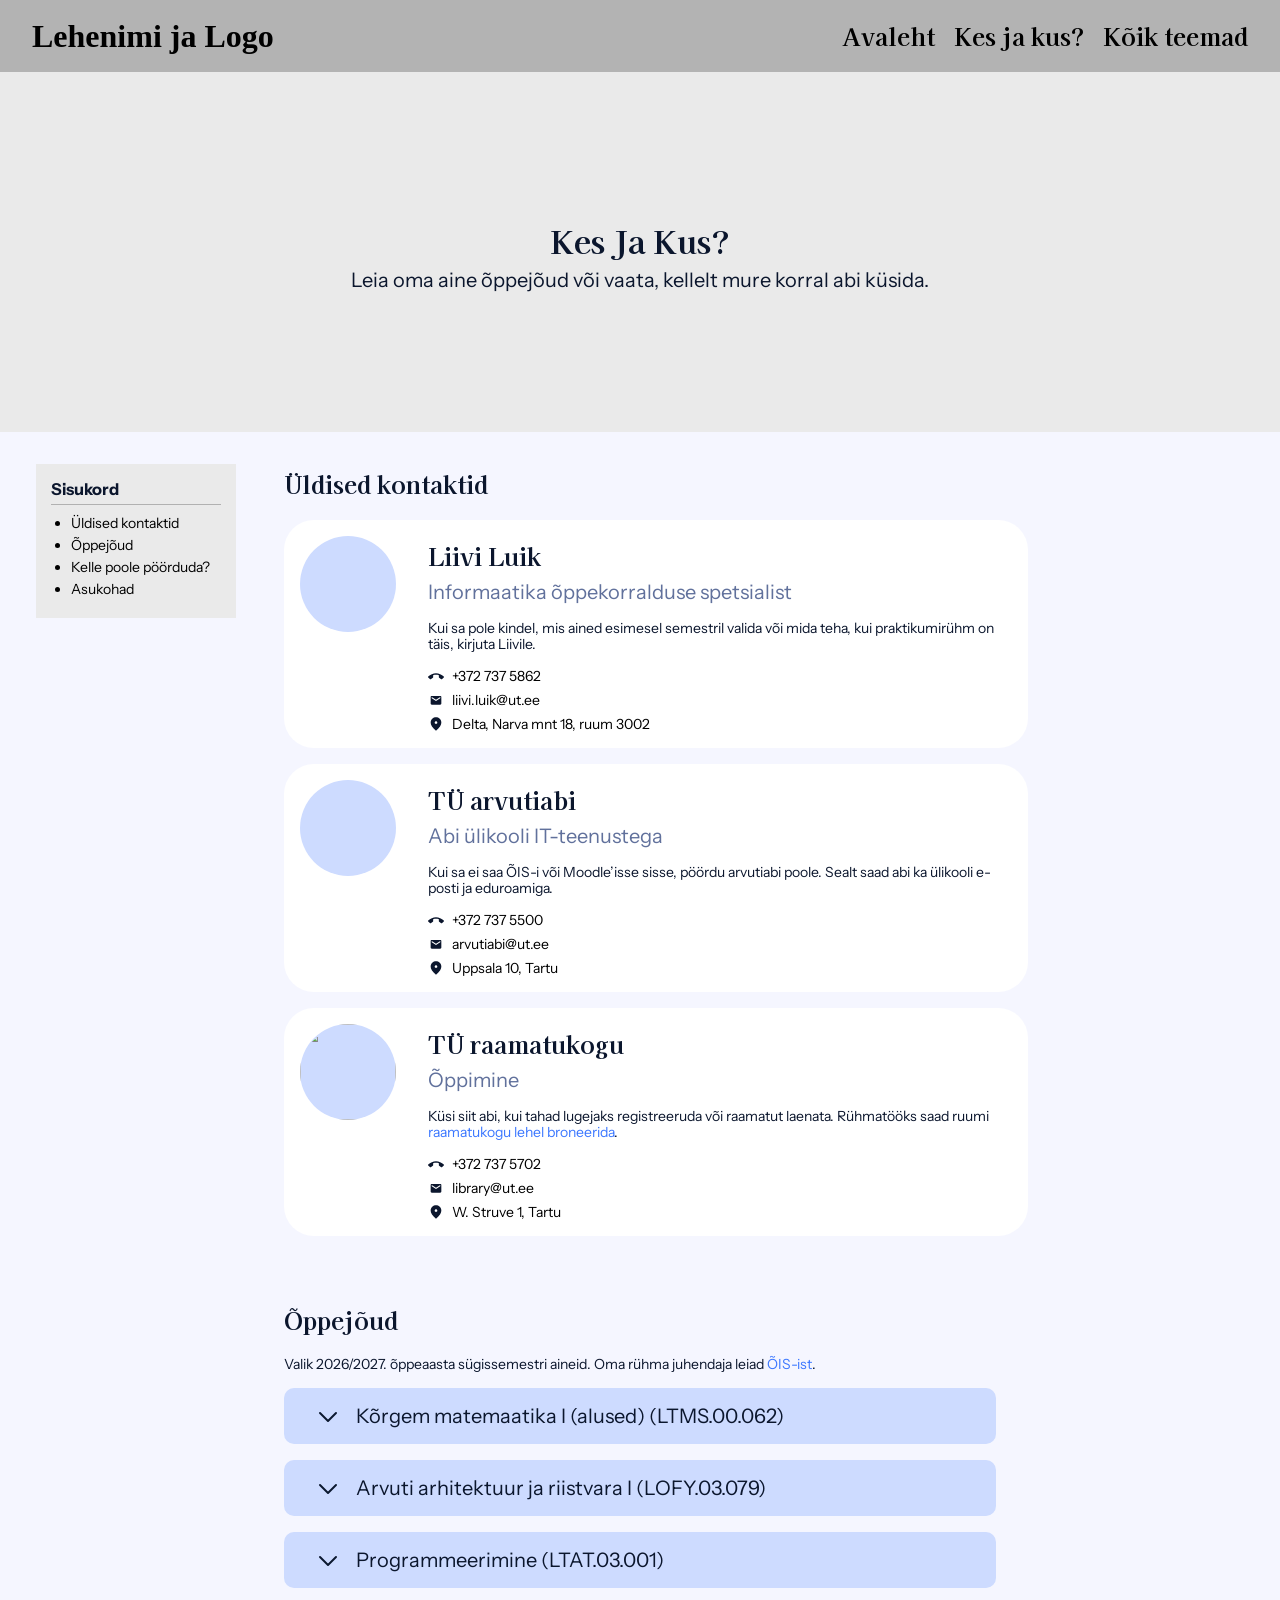
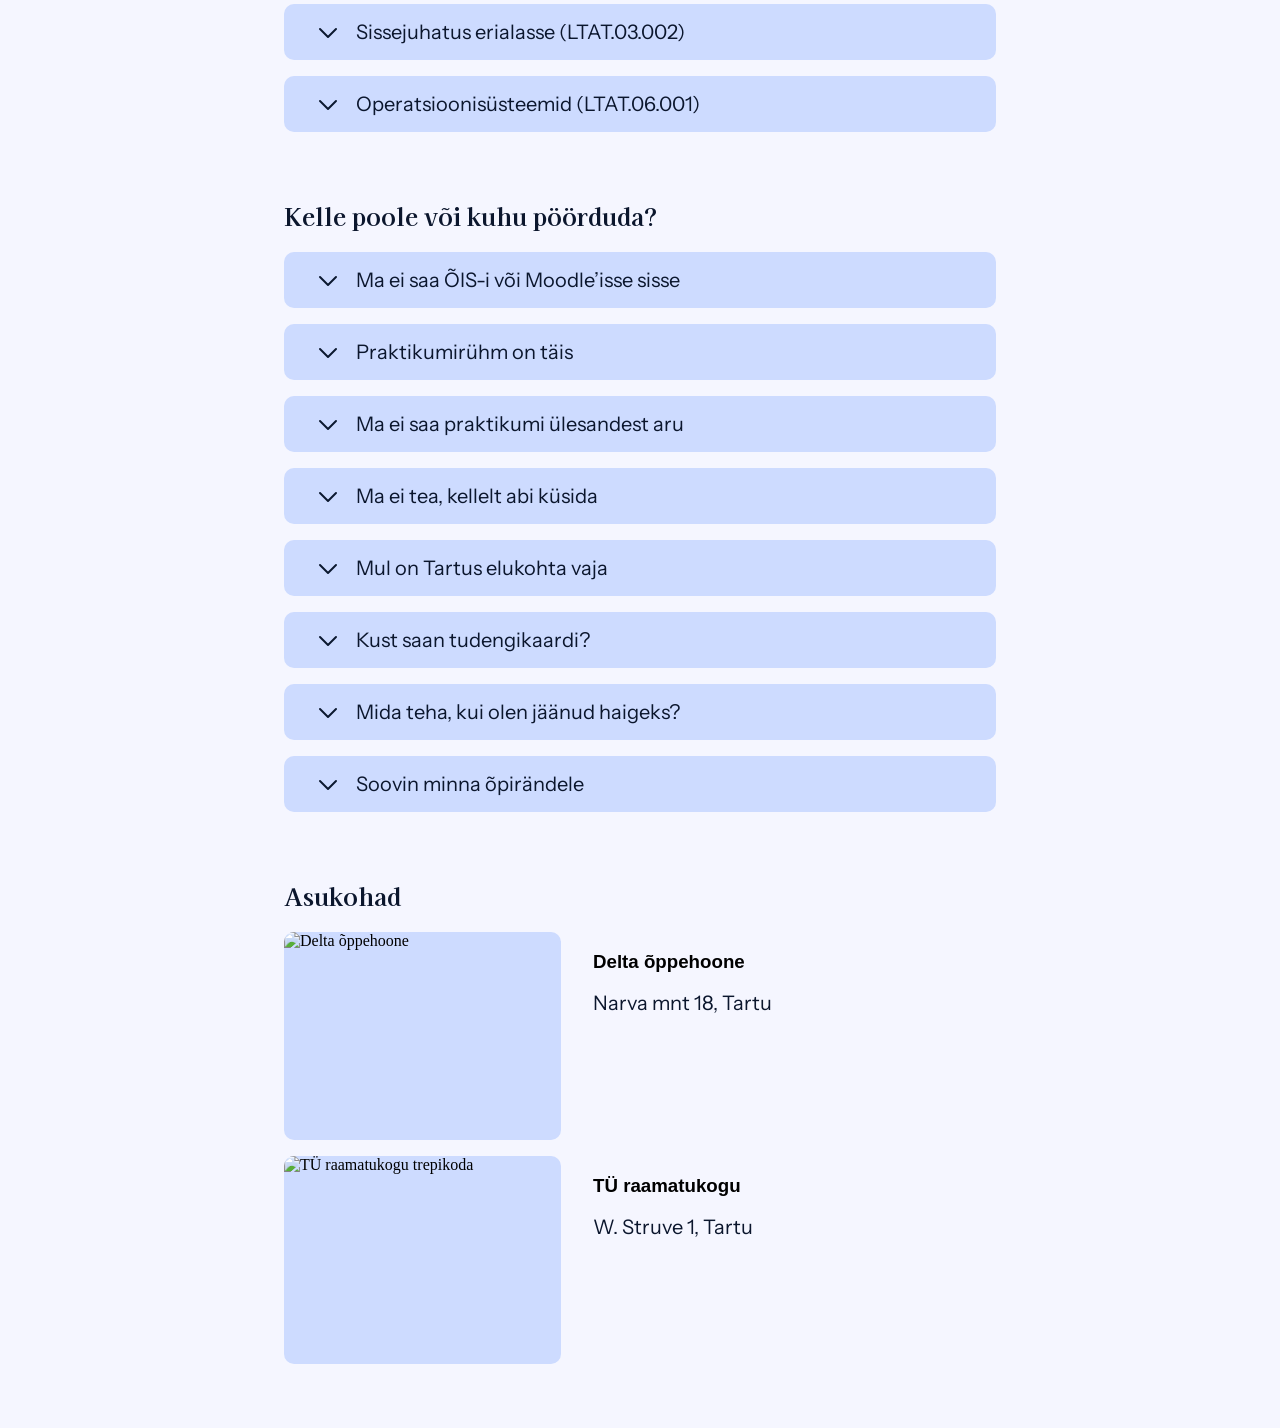
==== kes_ja_kus.html @ 28cd6807 "kontaktiinfo css parandamine + väiksemad asjad :p" ====
<!DOCTYPE html>
<html lang="et">
<head>
    <meta charset="UTF-8">
    <meta name="viewport" content="width=device-width, initial-scale=1.0">
    <script src="dropdown.js"></script>
    <link rel="preconnect" href="https://fonts.googleapis.com">
    <link rel="preconnect" href="https://fonts.gstatic.com" crossorigin>
    <link href="https://fonts.googleapis.com/css2?family=Instrument+Sans:ital,wght@0,400..700;1,400..700&family=Kaisei+Decol&family=Rubik:ital,wght@0,300..900;1,300..900&display=swap" rel="stylesheet">
    <title>Kes ja Kus?</title>
    <link rel="stylesheet" href="styles.css">
</head>
<body>
    <div class="header-container">
        <header id="päis">
            <div class="logo">Lehenimi ja Logo</div>
            <nav class="nav-lingid">
                <a class="subtitle" href="index.html">Avaleht</a>
                <a class="subtitle" href="kes_ja_kus.html" aria-current="page">Kes ja kus?</a>
                <a class="subtitle" href="koik_teemad.html">Kõik teemad</a>
            </nav>
        </header>

        <section id="hero">
            <h1>Kes ja kus?</h1>
            <p>Leia oma aine õppejõud või vaata, kellelt mure korral abi küsida.</p>
        </section>
    </div>

    <main>
        <aside id="sisukord" class="small">
            <h2>Sisukord</h2>
            <ul>
                <li><a href="#uldine">Üldised kontaktid</a></li>
                <li><a href="#oppejoud">Õppejõud</a></li>
                <li><a href="#abi">Kelle poole pöörduda?</a></li>
                <li><a href="#asukohad">Asukohad</a></li>
            </ul>
        </aside>

        <div class="main-content">
            <div class="block" id="uldine">
                <h2>Üldised kontaktid</h2>

                <div class="kontaktinfo">
                    <div class="kontaktinfo-foto"></div>
                    <div class="kontaktinfo-tekst">
                        <div class="kontaktinfo-title">
                            <h2>Liivi Luik</h2>
                            <p>Informaatika õppekorralduse spetsialist</p>
                        </div>

                        <p class="small">
                            Kui sa pole kindel, mis ained esimesel semestril valida
                            või mida teha, kui praktikumirühm on täis, kirjuta Liivile.
                        </p>
                        <div class="inforida-container">
                            <div class="inforida small">
                                <img src="img/telo.svg" alt="">
                                <a href="tel:+3727375862">+372 737 5862</a>
                            </div>
                            <div class="inforida small">
                                <img src="img/meil.svg" alt="">
                                <a href="mailto:liivi.luik@ut.ee">liivi.luik@ut.ee</a>
                            </div>
                            <div class="inforida small">
                                <img src="img/asukoht.svg" alt="">
                                <span>Delta, Narva mnt 18, ruum 3002</span>
                            </div>
                        </div>
                    </div>
                </div>

                <div class="kontaktinfo">
                    <div class="kontaktinfo-foto"></div>
                    <div class="kontaktinfo-tekst">
                        <div class="kontaktinfo-title">
                            <h2>TÜ arvutiabi</h2>
                            <p>Abi ülikooli IT-teenustega</p>
                        </div>

                        <p class="small">
                            Kui sa ei saa ÕIS-i või Moodle’isse sisse, pöördu arvutiabi poole.
                            Sealt saad abi ka ülikooli e-posti ja eduroamiga.
                        </p>

                        <div class="inforida-container">
                            <div class="inforida small">
                                <img src="img/telo.svg" alt="">
                                <a href="tel:+3727375500">+372 737 5500</a>
                            </div>
                            <div class="inforida small">
                                <img src="img/meil.svg" alt="">
                                <a href="mailto:arvutiabi@ut.ee">arvutiabi@ut.ee</a>
                            </div>
                            <div class="inforida small">
                                <img src="img/asukoht.svg" alt="">
                                <span>Uppsala 10, Tartu</span>
                            </div>
                        </div>
                    </div>
                </div>

                <div class="kontaktinfo">
                    <img class="kontaktinfo-foto" src="https://thumb.wikimedia.org/wikipedia/commons/thumb/1/19/Tartu_%C3%9Clikooli_raamatukogu.jpg/500px-Tartu_%C3%9Clikooli_raamatukogu.jpg" alt="" loading="lazy">
                    <div class="kontaktinfo-tekst">
                        <div class="kontaktinfo-title">
                            <h2>TÜ raamatukogu</h2>
                            <p>Õppimine</p>
                        </div>

                        <p class="small">
                            Küsi siit abi, kui tahad lugejaks registreeruda või raamatut laenata.
                            Rühmatööks saad ruumi
                            <a href="https://ruum.utlib.ut.ee/">raamatukogu lehel broneerida</a>.
                        </p>

                        <div class="inforida-container">
                            <div class="inforida small">
                                <img src="img/telo.svg" alt="">
                                <a href="tel:+3727375702">+372 737 5702</a>
                            </div>
                            <div class="inforida small">
                                <img src="img/meil.svg" alt="">
                                <a href="mailto:library@ut.ee">library@ut.ee</a>
                            </div>
                            <div class="inforida small">
                                <img src="img/asukoht.svg" alt="">
                                <span>W. Struve 1, Tartu</span>
                            </div>
                        </div>
                    </div>
                </div>
            </div>

            <div class="block" id="oppejoud">
                <h2>Õppejõud</h2>
                <p class="small">
                    Valik 2026/2027. õppeaasta sügissemestri aineid.
                    Oma rühma juhendaja leiad <a href="https://ois2.ut.ee/">ÕIS-ist</a>.
                </p>

                <div class="dropdown">
                    <button type="button" class="dropbtn paragraph" onclick="toggleDropdown(this)">
                        <img src="img/chevron.svg" alt=""> Kõrgem matemaatika I (alused) (LTMS.00.062)
                    </button>
                    <div class="dropdown-content" id="matemaatika">
                        <div class="kontaktinfo">
                            <div class="kontaktinfo-foto"></div>
                            <div class="kontaktinfo-tekst">
                                <div class="kontaktinfo-title">
                                    <h2>Natalia Saealle</h2>
                                    <p class="small">Vastutav õppejõud</p>
                                </div>
                                <div class="inforida-container">
                                    <div class="inforida small">
                                        <img src="img/meil.svg" alt="">
                                        <a href="mailto:natalia.saealle@ut.ee">natalia.saealle@ut.ee</a>
                                    </div>
                                </div>
                                <p class="small"><a href="https://ois2.ut.ee/#/courses/LTMS.00.062/version/867de417-8d05-21c3-2a35-42c67df75d6c">Aine info ja teised õppejõud</a></p>
                            </div>
                        </div>
                    </div>
                </div>

                <div class="dropdown">
                    <button type="button" class="dropbtn paragraph" onclick="toggleDropdown(this)">
                        <img src="img/chevron.svg" alt=""> Arvuti arhitektuur ja riistvara I (LOFY.03.079)
                    </button>
                    <div class="dropdown-content" id="riistvara">
                        <div class="kontaktinfo">
                            <img class="kontaktinfo-foto" src="https://fi.ut.ee/sites/default/files/styles/ckeditor_960_x_709/public/2022-01/Toomas_2021.png?itok=q-uAAH73" alt="" loading="lazy">
                            <div class="kontaktinfo-tekst">
                                <div class="kontaktinfo-title">
                                    <h2>Toomas Plank</h2>
                                    <p class="small">Vastutav õppejõud</p>
                                </div>
                                <div class="inforida-container">
                                    <div class="inforida small">
                                        <img src="img/meil.svg" alt="">
                                        <a href="mailto:toomas.plank@ut.ee">toomas.plank@ut.ee</a>
                                    </div>
                                </div>
                                <p class="small"><a href="https://ois2.ut.ee/#/courses/LOFY.03.079/version/02f88bd1-66a5-ee6a-3c61-cb9b839eb9d0">Aine info ja teised õppejõud</a></p>
                            </div>
                        </div>
                    </div>
                </div>

                <div class="dropdown">
                    <button type="button" class="dropbtn paragraph" onclick="toggleDropdown(this)">
                        <img src="img/chevron.svg" alt=""> Programmeerimine (LTAT.03.001)
                    </button>
                    <div class="dropdown-content" id="programmeerimine">
                        <div class="kontaktinfo">
                            <img class="kontaktinfo-foto" src="https://blog.cs.ut.ee/wp-content/uploads/2021/06/Tauno-Palts-819x1024.jpg" alt="" loading="lazy">
                            <div class="kontaktinfo-tekst">
                                <div class="kontaktinfo-title">
                                    <h2>Tauno Palts</h2>
                                    <p class="small">Vastutav õppejõud</p>
                                </div>
                                <div class="inforida-container">
                                    <div class="inforida small">
                                        <img src="img/meil.svg" alt="">
                                        <a href="mailto:tauno.palts@ut.ee">tauno.palts@ut.ee</a>
                                    </div>
                                </div>
                                <p class="small"><a href="https://courses.cs.ut.ee/2026/programmeerimine/fall">Aine info ja teised õppejõud</a></p>
                            </div>
                        </div>
                    </div>
                </div>

                <div class="dropdown">
                    <button type="button" class="dropbtn paragraph" onclick="toggleDropdown(this)">
                        <img src="img/chevron.svg" alt=""> Sissejuhatus erialasse (LTAT.03.002)
                    </button>
                    <div class="dropdown-content" id="sissejuhatus">
                        <div class="kontaktinfo">
                            <img class="kontaktinfo-foto" src="https://cs.ut.ee/sites/default/files/styles/ut_content_main_medium/public/2025-02/Mirjam%20Paales.jpg?h=a86a8f99&amp;itok=YuLA_j9s" alt="" loading="lazy">
                            <div class="kontaktinfo-tekst">
                                <div class="kontaktinfo-title">
                                    <h2>Mirjam Paales</h2>
                                    <p class="small">Vastutav õppejõud</p>
                                </div>
                                <div class="inforida-container">
                                    <div class="inforida small">
                                        <img src="img/meil.svg" alt="">
                                        <a href="mailto:mirjam.paales@ut.ee">mirjam.paales@ut.ee</a>
                                    </div>
                                </div>
                                <p class="small"><a href="https://ois2.ut.ee/#/courses/LTAT.03.002/version/13fd2e72-97b4-cb70-0232-943263216603">Aine info ja teised õppejõud</a></p>
                            </div>
                        </div>
                    </div>
                </div>

                <div class="dropdown">
                    <button type="button" class="dropbtn paragraph" onclick="toggleDropdown(this)">
                        <img src="img/chevron.svg" alt=""> Operatsioonisüsteemid (LTAT.06.001)
                    </button>
                    <div class="dropdown-content" id="opsusteemid">
                        <div class="kontaktinfo">
                            <img class="kontaktinfo-foto" src="https://its.cs.ut.ee/home/_astro/artjom-lind.BKLu4H1E_Z13aiiJ.webp" alt="" loading="lazy">
                            <div class="kontaktinfo-tekst">
                                <div class="kontaktinfo-title">
                                    <h2>Artjom Lind</h2>
                                    <p class="small">Loengud ja aine korraldus</p>
                                </div>
                                <div class="inforida-container">
                                    <div class="inforida small">
                                        <img src="img/meil.svg" alt="">
                                        <a href="mailto:artjom.lind@ut.ee">artjom.lind@ut.ee</a>
                                    </div>
                                </div>
                                <p class="small"><a href="https://courses.cs.ut.ee/2026/os/fall">Aine info ja teised õppejõud</a> · Praktikumide kohta küsi Alo Peetsilt, <a href="mailto:alo.peets@ut.ee">alo.peets@ut.ee</a></p>
                            </div>
                        </div>
                    </div>
                </div>
            </div>

            <div class="block" id="abi">
                <h2>Kelle poole või kuhu pöörduda?</h2>

                <div class="dropdown">
                    <button type="button" class="dropbtn paragraph" onclick="toggleDropdown(this)">
                        <img src="img/chevron.svg" alt=""> Ma ei saa ÕIS-i või Moodle’isse sisse
                    </button>
                    <div class="dropdown-content" id="mure-sisselogimine">
                        <p>Proovi oma TÜ kasutajakontoga sisse logida. Kui sisselogimine ikka ei õnnestu, kirjuta <a href="mailto:arvutiabi@ut.ee">arvutiabi@ut.ee</a>. Pane kirja, mis keskkonnas viga tekkis ja mida veateade ütleb.</p>
                    </div>
                </div>

                <div class="dropdown">
                    <button type="button" class="dropbtn paragraph" onclick="toggleDropdown(this)">
                        <img src="img/chevron.svg" alt=""> Praktikumirühm on täis
                    </button>
                    <div class="dropdown-content" id="mure-rühm">
                        <p>Vaata <a href="https://ois2.ut.ee/">ÕIS-ist</a>, kas samas aines on mõni teine sobiv rühm. Kui ükski aeg ei sobi või registreerimine ei õnnestu, kirjuta <a href="mailto:liivi.luik@ut.ee">liivi.luik@ut.ee</a>. Lisa aine kood ja rühm, kuhu soovid minna.</p>
                    </div>
                </div>

                <div class="dropdown">
                    <button type="button" class="dropbtn paragraph" onclick="toggleDropdown(this)">
                        <img src="img/chevron.svg" alt=""> Ma ei saa praktikumi ülesandest aru
                    </button>
                    <div class="dropdown-content" id="mure-ulesanne">
                        <p>Küsi oma rühma juhendajalt. Tema nime leiad ÕIS-is aine õppejõudude juurest või kursuse lehelt. Kui kirjutad, ütle, millise ülesande juures kinni jäid ja mida sa juba proovisid.</p>
                    </div>
                </div>

                <div class="dropdown">
                    <button type="button" class="dropbtn paragraph" onclick="toggleDropdown(this)">
                        <img src="img/chevron.svg" alt=""> Ma ei tea, kellelt abi küsida
                    </button>
                    <div class="dropdown-content" id="mure-kohanemine">
                        <p>Alusta oma <a href="https://ut.ee/et/sisu/tugi-tuutorilt">tuutorist</a>. Ta aitab esimeste nädalate praktiliste küsimustega. Õppetoetuste või õppetöö kohanduste kohta saad nõu <a href="https://ut.ee/et/noustamiskeskus">TÜ nõustamiskeskusest</a>.</p>
                    </div>
                </div>

                <div class="dropdown">
                    <button type="button" class="dropbtn paragraph" onclick="toggleDropdown(this)">
                        <img src="img/chevron.svg" alt=""> Mul on Tartus elukohta vaja
                    </button>
                    <div class="dropdown-content" id="mure-uhiselamu">
                        <p>Ühiselamukohta saad taotleda <a href="https://www.campus.ee/kohataotlejale/">Tartu Üliõpilasküla lehel</a>. Sealt leiad ka taotlemise juhise ja jooksva info kohtade kohta.</p>
                    </div>
                </div>

                <div class="dropdown">
                    <button type="button" class="dropbtn paragraph" onclick="toggleDropdown(this)">
                        <img src="img/chevron.svg" alt=""> Kust saan tudengikaardi?
                    </button>
                    <div class="dropdown-content" id="mure-tudengikaart">
                        <p>ISIC-kaardi tellimise juhise leiad <a href="https://ut.ee/et/sisu/uliopilaspilet">TÜ üliõpilaspileti lehelt</a>.</p>
                    </div>
                </div>

                <div class="dropdown">
                    <button type="button" class="dropbtn paragraph" onclick="toggleDropdown(this)">
                        <img src="img/chevron.svg" alt=""> Mida teha, kui olen jäänud haigeks?
                    </button>
                    <div class="dropdown-content" id="mure-haigestumine">
                        <p>
                            Teata puudumisest võimalikult kiiresti aine õppejõule ja lepi temaga kokku, kuidas saad kohustusliku praktikumi, kontrolltöö või muu ülesande järele teha. Täpsed osalemis- ja hindamisreeglid on kirjas <a href="https://ois2.ut.ee/">ÕIS-is</a> õppeaine infos.
                            <br><br>
                            Kui jääd haiguse tõttu eksamilt või arvestuselt eemale, esita mõjuvat põhjust tõendav dokument õppeprodekaanile või instituudi juhatajale viie tööpäeva jooksul. Siis saab ÕIS-i märke „mitteilmunud“ tühistada. <a href="https://ut.ee/et/sisu/eksamid-ja-arvestused#accordion-67a0b671-db63-4d0d-a6b4-42006b483e24">Vaata TÜ eksamite ja arvestuste korda.</a>
                            <br><br>
                            Pikema haiguse korral saad taotleda tervislikel põhjustel akadeemilist puhkust. Selleks on vaja arstitõendit ning avaldus tuleb esitada loodus- ja täppisteaduste valdkonna dekanaati aadressil ltt@ut.ee hiljemalt puhkuse algusele eelneval päeval. <a href="https://ut.ee/et/sisu/akadeemiline-puhkus">Vaata akadeemilise puhkuse tingimusi ja avaldust.</a>

                        </p>
                    </div>
                </div>

                <div class="dropdown">
                    <button type="button" class="dropbtn paragraph" onclick="toggleDropdown(this)">
                        <img src="img/chevron.svg" alt=""> Soovin minna õpirändele
                    </button>
                    <div class="dropdown-content" id="mure-õpiränne">
                        <p>
                            Esmalt, tutvu Tartu Ülikooli õpirände võimaluste ja käimasolevate konkurssidega ning leia <a href="https://saas.solenovo.fi/move/login/UT">SoleMove’i</a> kaudu sobiv partnerülikool.
                            <br><br>
                            Kandideerimiseks esita SoleMove’is avaldus, motivatsioonikiri, õppetulemuste tõend ja õppekeele oskust kinnitav dokument. Enne kandideerimist kontrolli, et välisülikooli õppeained sobiksid sinu informaatika õppekavasse.
                            <br><br>
                            <a>Täpsem info on meie "Kõik Teemad" lehel.</a>
                            <br><br>
                            Küsimuste korral võib pöörduda Merilin Piirmannini
                            <br><br>

                            <div class="kontaktinfo">
                                <svg class="kontaktinfo-foto" viewBox="0 0 80 80" role="img">
                                    <circle cx="40" cy="40" r="40" fill="#eaeaea" />
                                </svg>
                                <div class="kontaktinfo-tekst">
                                    <div class="kontaktinfo-title">
                                        <h2>Merilin Piirmann</h2>
                                        <p>Õppekorralduse ja akadeemilise mobiilsuse spetsialist</p>
                                    </div>

                                    <p class="small">Annab tudengitele nõu, kuidas õpirändele saada ja mida silmas pidada</p>

                                    <div class="inforida-container">
                                        <div class="inforida small">
                                            <img src="img/telo.svg" alt="Phone Icon">
                                            <a href="tel:+3727375864">+37 2737 5864</a>
                                        </div>
                                        <div class="inforida small">
                                            <img src="img/meil.svg" alt="Mail Icon">
                                            <a href="mailto:merilin.piirmann@ut.ee">merilin.piirmann@ut.ee</a>
                                        </div>
                                        <div class="inforida small">
                                            <img src="img/asukoht.svg" alt="Location Icon">
                                            <span>Delta 3002 E-R 09-14</span>
                                        </div>
                                    </div>
                                </div>
                            </div>

                        </p>
                    </div>
                </div>

            </div>

            <section class="block" id="asukohad">
                <h2>Asukohad</h2>
                <div class="asukohainfo">
                    <img class="asukohainfo-foto" src="https://thumb.wikimedia.org/wikipedia/commons/thumb/d/d7/Tartu_%C3%9Clikooli_Delta_keskus.jpg/960px-Tartu_%C3%9Clikooli_Delta_keskus.jpg" alt="Delta õppehoone" loading="lazy">
                    <div>
                        <h3>Delta õppehoone</h3>
                        <p>Narva mnt 18, Tartu</p>
                        <p class="small">
                            <a href="https://commons.wikimedia.org/wiki/File:Tartu_%C3%9Clikooli_Delta_keskus.jpg"></a>
                            <a href="https://creativecommons.org/licenses/by/4.0/"></a>
                        </p>
                    </div>
                </div>
                <div class="asukohainfo">
                    <img class="asukohainfo-foto" src="https://thumb.wikimedia.org/wikipedia/commons/thumb/1/19/Tartu_%C3%9Clikooli_raamatukogu.jpg/500px-Tartu_%C3%9Clikooli_raamatukogu.jpg" alt="TÜ raamatukogu trepikoda" loading="lazy">
                    <div>
                        <h3>TÜ raamatukogu</h3>
                        <p>W. Struve 1, Tartu</p>
                    </div>
                </div>
            </section>
        </div>
    </main>
</body>
</html>
---- styles.css ----
/* FONDI JAOTUS

Figma typography style = CSS vastand
---
Title = h1, .title
Subtitle = h2, .subtitle
Paragraph = p, .paragraph
Small = .small
TÜ Title = .tutitle
TÜ Subtitle = .tusubtitle

*/

/* värvide variable'id. kasutus: var(--[muutujanimi]); */
:root {
  --primary: #3B77FF;
  --secondary: #CDDBFF;
  --tertiary: #9DADD4;
  --quaternary: #61719C;
  --bg: #F5F6FF;
  --white: #E6EDFF;
  --black: #0B162D;
  --purewhite: #FFFFFF;
  --pureblack: #000000;
  --paragraph-font-size: 20px;
  --title-font-size: 32px;
}

::-webkit-scrollbar {
    display: none;
}

h1, .title {
    font-family: 'Kaisei Decol', sans-serif;
    font-weight: 700;
    font-size: var(--title-font-size);
    line-height: 56px;
    text-transform: capitalize;
    margin: 0;
    color: var(--black)
}

h2, .subtitle {
    font-family: 'Kaisei Decol', sans-serif;
    font-weight: 600;
    font-size: 24px;
    line-height: 40px;
    margin: 0;
    color: var(--black)
}

.tutitle {
    font-family: 'Rubik', sans-serif;
    font-weight: 700;
    font-size: 32px;
    line-height: 56px;
    margin: 0;
    color: var(--black)
}

.tusubtitle {
    font-family: 'Rubik', sans-serif;
    font-weight: 600;
    font-size: 24px;
    line-height: 40px;
    margin: 0;
    color: var(--black)
}

p, .paragraph {
    font-family: 'Instrument Sans', sans-serif;
    font-weight: 400;
    font-size: var(--paragraph-font-size);
    line-height: 24px;
    margin: 0;
    color: var(--black)
}

.small {
    font-family: 'Instrument Sans', sans-serif;
    font-weight: 400;
    font-size: 14px;
    line-height: 16px;
    margin: 0;
}

body { 
  margin: 0;
  overflow-x: hidden;
  background-color: var(--bg);
}

/* hoiab sisukorda ja sisu */
main {
    display: grid;
    /* Vasakul tühi ruum (1fr), keskel täpselt 712px sisu, paremal 1fr */
    grid-template-columns: 1fr 712px 1fr;
    align-items: start;
    column-gap: 48px;
    width: 100%;
    margin: 0 auto;
}

/* peamine konteiner, mis hoiab kogu sisu */
.main-content {
    grid-column: 2;
    display: flex;
    flex-direction: column;
    align-items: center;
    gap: 64px;
    width: 712px;
    padding-bottom: 64px;
}

/* üksik blokk sisus - tüüpiliselt formaadis: pealkiri, whatever sisu vajalik */
.block { 
    display: flex;
    flex-direction: column;
    gap: 16px;
    max-width: 712px;
    width: 100%;
}

/* Dropdown Button */ /* https://www.w3schools.com/howto/howto_js_dropdown.asp */
.dropbtn {
  background-color: var(--secondary);
  color: var(--black);
  border: none;
  border-radius: 10px;
  cursor: pointer;
  display: flex;
  gap: 16px;
  padding: 16px 32px;
  width: 100%;
  transition: background-color 0.3s ease;
}

/* Dropdown button on hover & focus */
.dropbtn:hover {
  background-color: var(--tertiary);
}

.dropbtn.show {
  background-color: var(--primary);
  color: var(--white);
}

.dropbtn.show:hover {
  background-color: var(--quaternary);
  color: var(--white);
}

.dropbtn:hover img {
  transform: rotate(15deg);
}

/* chevron */
.dropbtn img {
  width: 24px;
  height: 24px;
  transition: transform 0.3s ease;
  filter: invert(7%) sepia(11%) saturate(7453%) hue-rotate(196deg) brightness(103%) contrast(97%);
}

.dropbtn img.show {
  transform: rotate(180deg);
    filter: invert(97%) sepia(93%) saturate(967%) hue-rotate(178deg) brightness(103%) contrast(102%);
}

.dropbtn:hover img.show {
  transform: rotate(165deg);
}

/* The container <div> - needed to position the dropdown content */
.dropdown {
  position: relative;
  display: block;
  width: 100%;
}

/* Dropdown Content (Hidden by Default) */
.dropdown-content {
  display: none;
  flex-direction: column;
  padding: 16px 0px 0px 0px;
  gap: 16px;
}

.block a {
  color: var(--primary);
  text-decoration: none;
}

.block a:hover {
  color: var(--quaternary);
  text-decoration: none;
}

/* Show the dropdown menu (use JS to add this class to the .dropdown-content container when the user clicks on the dropdown button) */
.dropdown-content.show {
  display:flex;
}

/* Timeline scrolling area */
.timeline-container {
    position: static;
    width: 100%;
    margin: 0;
    overflow-x: auto;

    /* Keeps the scrollbar away from the events */
    padding-bottom: 12px;
}

/* Holds the segments in one horizontal row */
.timeline-spacing {
    display: flex;
    width: max-content;
    padding: 0;
    margin: 0;
    list-style: none;
}

/* One line section containing an event */
.timeline-segment {
    position: relative;
    width: 160px;
    height: 200px;
    flex-shrink: 0;
}

/* Horizontal timeline line */
.timeline-line {
    position: absolute;
    top: 50%;
    left: 0;
    right: 0;
    height: 4px;
    background-color: var(--secondary);
    transform: translateY(-50%);
    z-index: 1;
}

/* One event and its label */
.timeline-node {
    position: absolute;
    top: 50%;
    left: 50%;
    transform: translate(-50%, -50%);
    z-index: 2;
    display: flex;
    flex-direction: column;
    align-items: center;
    cursor: pointer;
}

/* Stable hover hitbox covering the dot, gap, and expanded label */
.timeline-node::before {
    content: "";
    position: absolute;
    left: 50%;
    transform: translateX(-50%);
    width: 140px;
    height: 80px;
}

.timeline-node.top::before {
    bottom: -16px;
}

.timeline-node.bottom::before {
    top: -16px;
}

/* Timeline dot */
.timeline-node .dot {
    width: 16px;
    height: 16px;
    border-radius: 50%;
    background-color: var(--primary);
    transition:
        width 200ms ease,
        height 200ms ease,
        background-color 200ms ease;
}

/* Event label */
.timeline-node .label {
    position: absolute;
    width: 150px;
    white-space: normal;
    text-align: center;
    font-family: 'Instrument Sans', sans-serif;
    font-weight: 400;
    font-size: 16px;
    line-height: 18px;
    color: var(--quaternary);
    transition:
        top 200ms ease,
        bottom 200ms ease,
        font-size 200ms ease,
        color 200ms ease,
        line-height 200ms ease,
        color 200ms ease;
}

/* Normal 16px dot radius (8px) + 16px gap */
.timeline-node.top .label {
    bottom: 24px;
    left: 50%;
    transform: translateX(-50%);
}

.timeline-node.bottom .label {
    top: 24px;
    left: 50%;
    transform: translateX(-50%);
}

/* Raise hovered segment/node above neighbors */
.timeline-segment:hover,
.timeline-segment:focus-within {
    z-index: 10;
}

.timeline-node:hover,
.timeline-node:focus-visible {
    z-index: 11;
}

/* Enlarged dot is 32px tall, followed by the 16px gap */
.timeline-node.top:hover .label,
.timeline-node.top:focus-visible .label {
    bottom: 48px;
}

.timeline-node.bottom:hover .label,
.timeline-node.bottom:focus-visible .label {
    top: 48px;
}

/* Enlarged dot */
.timeline-node:hover .dot,
.timeline-node:focus-visible .dot {
    width: 32px;
    height: 32px;
    background-color: var(--primary);
    box-shadow: none;
}

/* Hovered timeline label */
.timeline-node:hover .label,
.timeline-node:focus-visible .label {
    font-size: 16px;
    line-height: 18px;
    font-weight: 400;
    color: var(--black);
}


/* Kontaktinfo (vasakul pilt, paremal andmed) tapsed px pole veel teada */
.kontaktinfo {
  display: flex;
  align-items: flex-start;
  gap: 32px;
  width: 100%;
  background-color: var(--purewhite);
  padding: 16px;
  border-radius: 30px;
  transition: background-color 200ms ease;
}

.kontaktinfo:hover, .asukohainfo:hover .asukohainfo-tekst {
  background-color: var(--white);
}

.kontaktinfo-title h2,
.asukohainfo h2 {
  color: var(--black);
  transition:
    font-size 200ms ease,
    line-height 200ms ease,
    font-weight 200ms ease;
}

.kontaktinfo:hover .kontaktinfo-title h2,
.asukohainfo:hover h2 {
  font-weight: 700;
  font-size: var(--title-font-size);
  line-height: 56px;
}

.kontaktinfo-foto {
    width: 96px;
    height: 96px;
    border-radius: 50%;
    object-fit: cover;
    flex-shrink: 0;
    background-color: var(--secondary);
}

.kontaktinfo-tekst {
    display: flex;
    flex-direction: column; 
    width: 100%;
    gap: 16px;
}

.kontaktinfo-title {
    display: flex;
    flex-direction: column; 
    width: 100%;
    gap: 4px;
}

.kontaktinfo-title p {
  color: var(--quaternary);
}

.asukohainfo {
    display: flex;
    align-items: flex-start;
    gap: 32px;
}

.asukohainfo-foto {
    width: 277px;
    height: 208px;
    display: block;
    background-color: var(--secondary);
    border-radius: 10px;
    flex-shrink: 0;
}

.asukohainfo-tekst {
    display: flex;
    flex-direction: column; 
    justify-content: space-between;
    width: 100%;
    height: 176px;
    gap: 16px;
    background-color: var(--purewhite);
    padding: 16px;
    border-radius: 10px;
}

/* figmas olev telefoni logo ja nr korvuti */
.inforida {
    display: flex;
    align-items: center;
    gap: 8px;
}

.inforida-container {
    display: flex;
    flex-direction: column;
    gap: 8px;
}

.inforida img {
    width: 16px;
    height: 16px;
}

.inforida a:hover {
  color: var(--quaternary);
}

.inforida a {
    color: black;
    text-decoration: none;
}

#päis {
  display: flex;
  justify-content: space-between;
  align-items: center;
  background-color: #b3b3b3;
  padding: 16px 32px;
  width: 100%;
  box-sizing: border-box;
}

#päis .logo {
  font-weight: bold;
  font-size: 32px;
}

#päis .nav-lingid a {
  text-decoration: none;
  margin-left: 15px;
  color: black;
}

#päis .nav-lingid a:hover {
  text-decoration: underline;
}

#hero {
  display: flex;
  flex-direction: column;
  justify-content: center;
  align-items: center;
  background-color: #eaeaea;
  padding: 140px 20px;
  text-align: center;
  margin-bottom: 32px;
}

/* Sisukord läheb esimesse (vasakusse) veergu ja joondub paremale sisu kõrvale */
#sisukord {
    grid-column: 1;
    justify-self: end;
    position: sticky;
    top: 32px;
    background-color: #eaeaea;
    padding: 15px;
    width: 200px;
    box-sizing: border-box;
    margin: 0;
    z-index: 3;
}

#sisukord h2 {
  font-family: inherit;
  font-size: 1.17em;
  font-weight: bold;
  line-height: normal;
  margin: 0 0 10px 0;
  border-bottom: 1px solid #b1b1b1;
  padding-bottom: 5px;
}

#sisukord ul {
  list-style-type: disc;
  padding-left: 20px;
  margin: 0;
}

#sisukord li {
  margin-bottom: 6px;
}

#sisukord a {
  color: #000000;
  text-decoration: none;
}

#sisukord a:hover {
  text-decoration: underline;
}

.header-container {
  width: 100%;
}

.kontaktinfo h3,
.asukohainfo h3 {
    font-family: 'Inter', sans-serif;
}
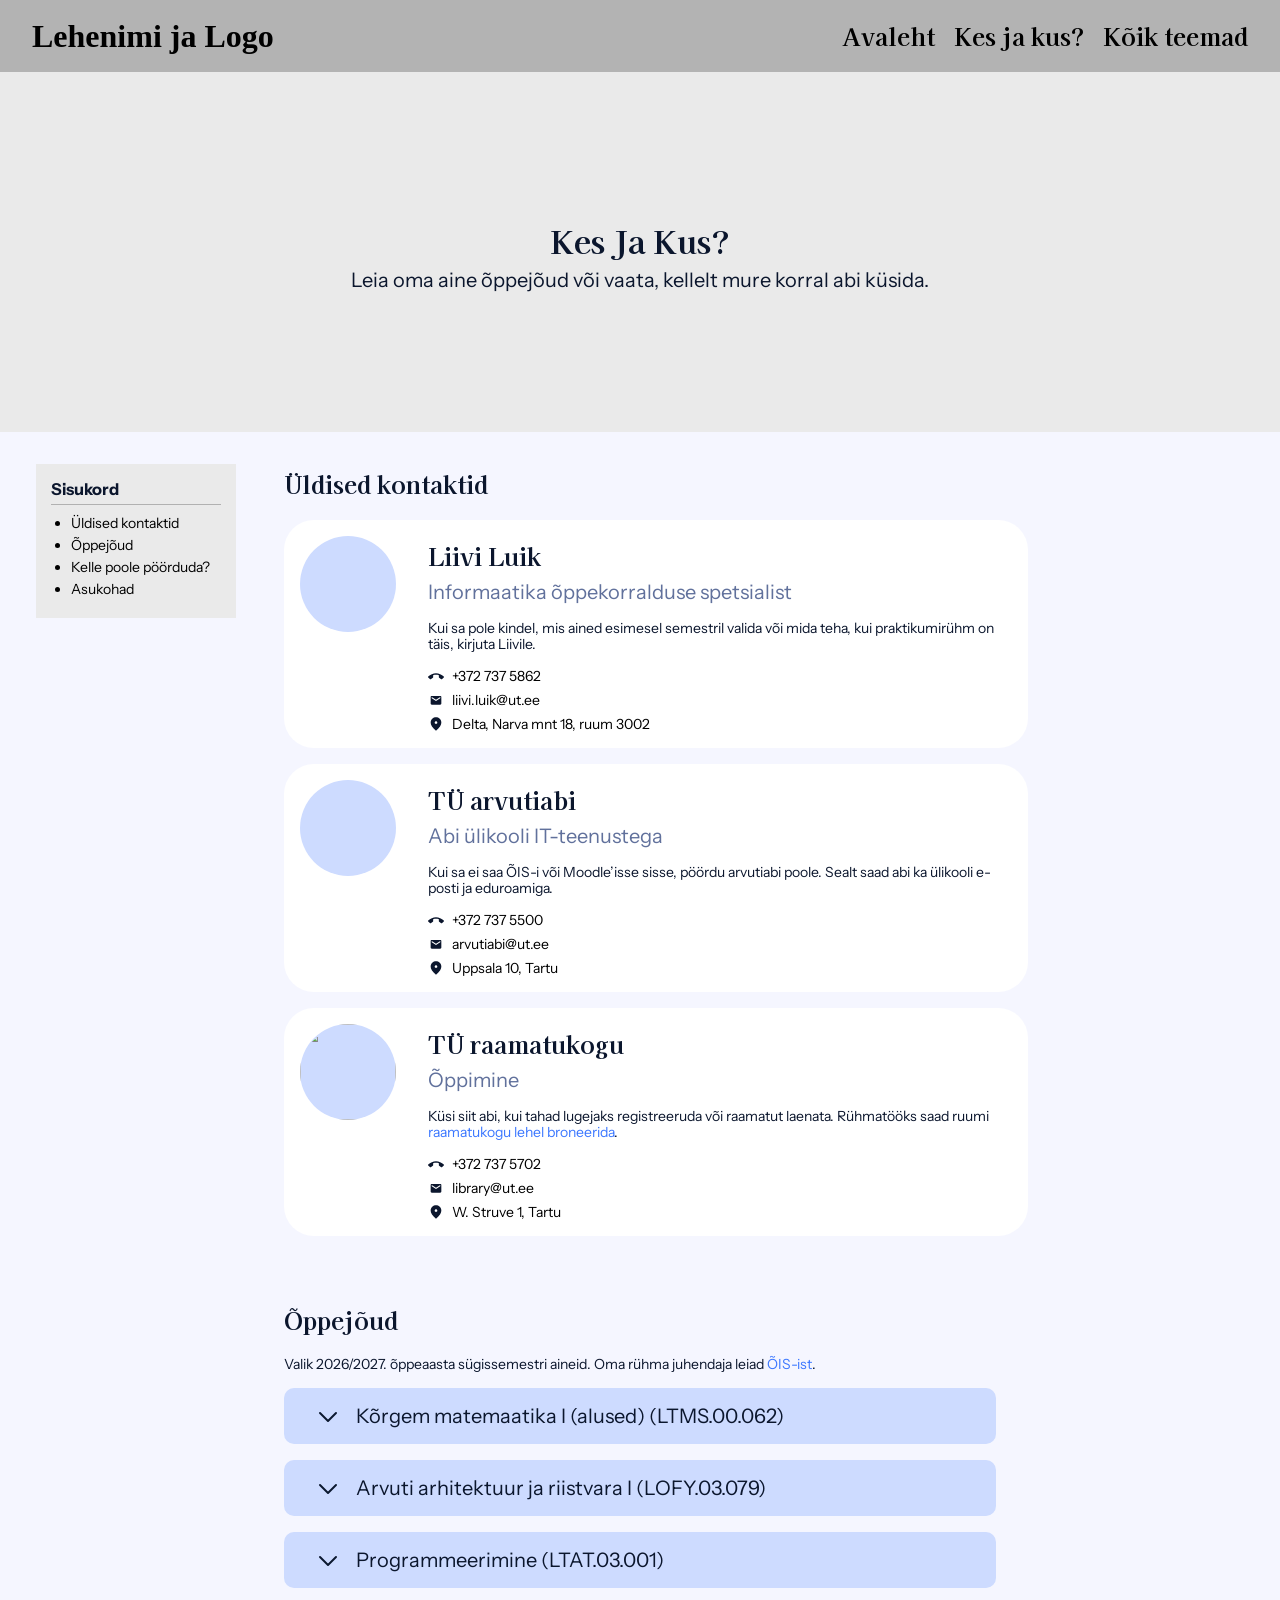
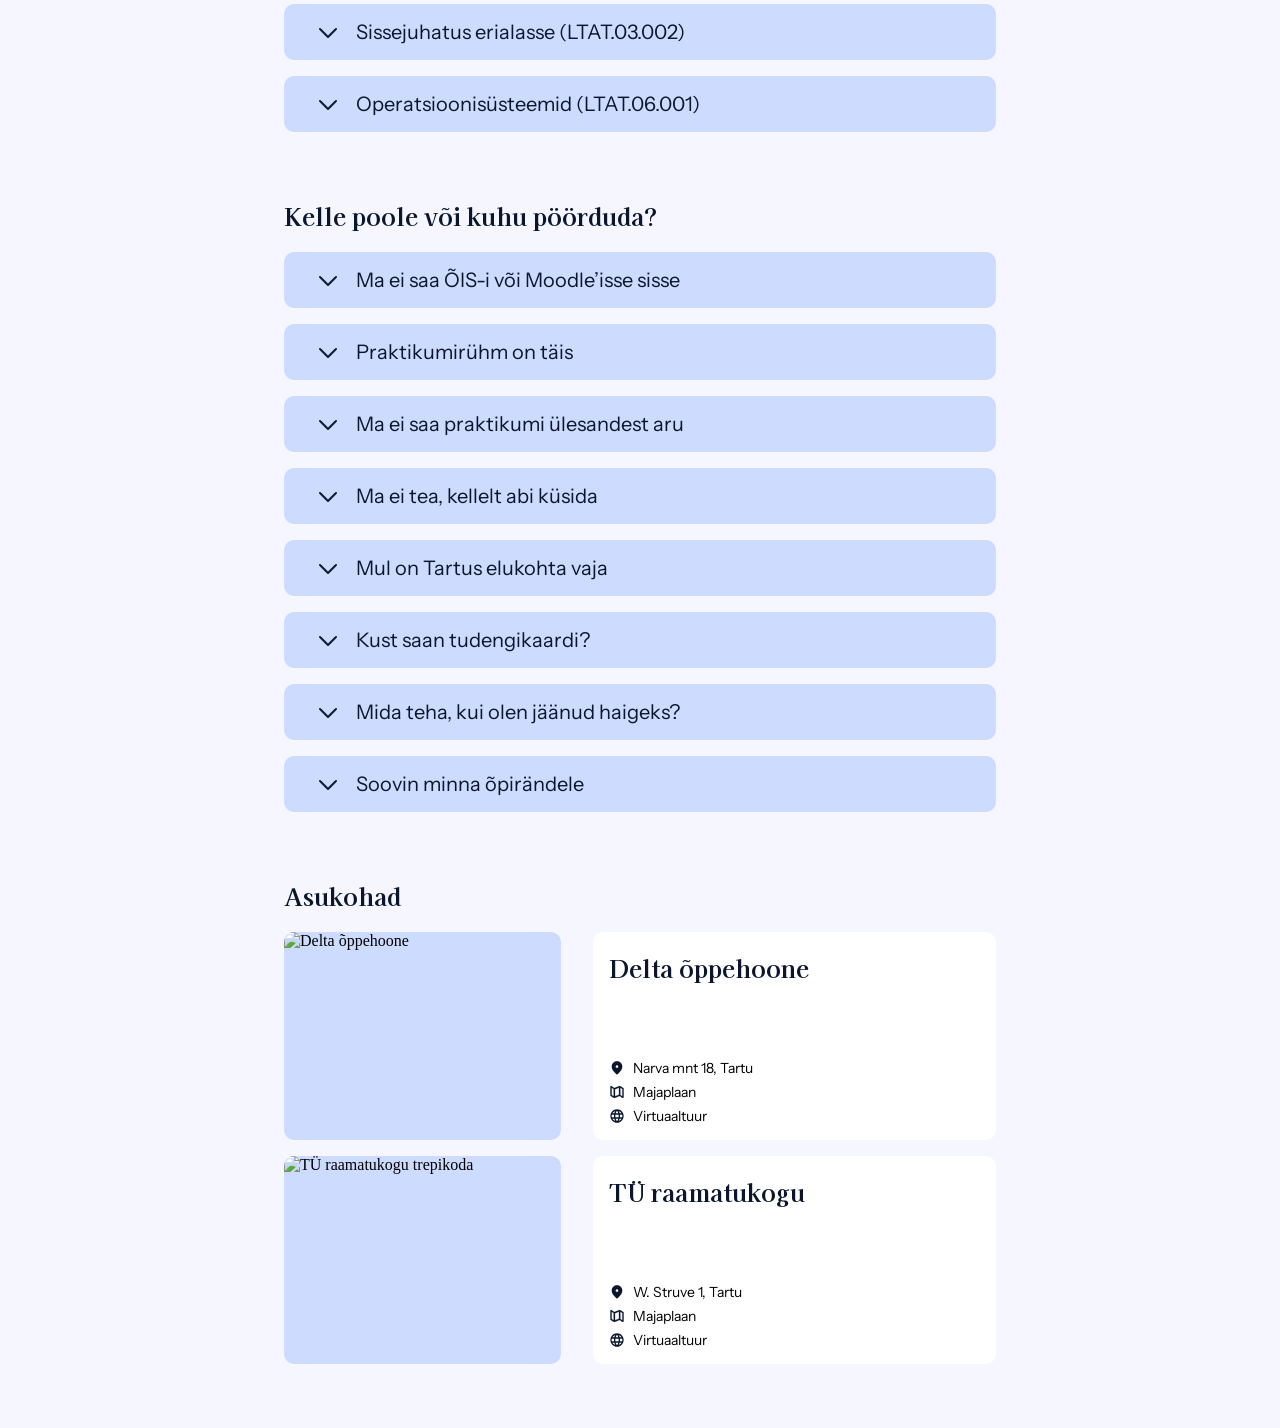
==== commit 22ac5800: "asukohainfo stiil" ====
--- a/kes_ja_kus.html
+++ b/kes_ja_kus.html
@@ -388,20 +388,42 @@
                 <h2>Asukohad</h2>
                 <div class="asukohainfo">
                     <img class="asukohainfo-foto" src="https://thumb.wikimedia.org/wikipedia/commons/thumb/d/d7/Tartu_%C3%9Clikooli_Delta_keskus.jpg/960px-Tartu_%C3%9Clikooli_Delta_keskus.jpg" alt="Delta õppehoone" loading="lazy">
-                    <div>
-                        <h3>Delta õppehoone</h3>
-                        <p>Narva mnt 18, Tartu</p>
-                        <p class="small">
-                            <a href="https://commons.wikimedia.org/wiki/File:Tartu_%C3%9Clikooli_Delta_keskus.jpg"></a>
-                            <a href="https://creativecommons.org/licenses/by/4.0/"></a>
-                        </p>
+                    <div class="asukohainfo-tekst">
+                        <h2>Delta õppehoone</h2>
+                        <div class="inforida-container">
+                            <div class="inforida small">
+                                <img src="img/asukoht.svg" alt="Location Icon">
+                                <a href="#">Narva mnt 18, Tartu</a>
+                            </div>
+                            <div class="inforida small">
+                                <img src="img/kaart.svg" alt="Map Icon">
+                                <a href="#">Majaplaan</a>
+                            </div>
+                            <div class="inforida small">
+                                <img src="img/veebituur.svg" alt="Web-tour Icon">
+                                <a href="#">Virtuaaltuur</a>
+                            </div>
+                        </div>
                     </div>
                 </div>
                 <div class="asukohainfo">
                     <img class="asukohainfo-foto" src="https://thumb.wikimedia.org/wikipedia/commons/thumb/1/19/Tartu_%C3%9Clikooli_raamatukogu.jpg/500px-Tartu_%C3%9Clikooli_raamatukogu.jpg" alt="TÜ raamatukogu trepikoda" loading="lazy">
-                    <div>
-                        <h3>TÜ raamatukogu</h3>
-                        <p>W. Struve 1, Tartu</p>
+                    <div class="asukohainfo-tekst">
+                        <h2>TÜ raamatukogu</h2>
+                        <div class="inforida-container">
+                            <div class="inforida small">
+                                <img src="img/asukoht.svg" alt="Location Icon">
+                                <a href="#">W. Struve 1, Tartu</a>
+                            </div>
+                            <div class="inforida small">
+                                <img src="img/kaart.svg" alt="Map Icon">
+                                <a href="#">Majaplaan</a>
+                            </div>
+                            <div class="inforida small">
+                                <img src="img/veebituur.svg" alt="Web-tour Icon">
+                                <a href="#">Virtuaaltuur</a>
+                            </div>
+                        </div>
                     </div>
                 </div>
             </section>
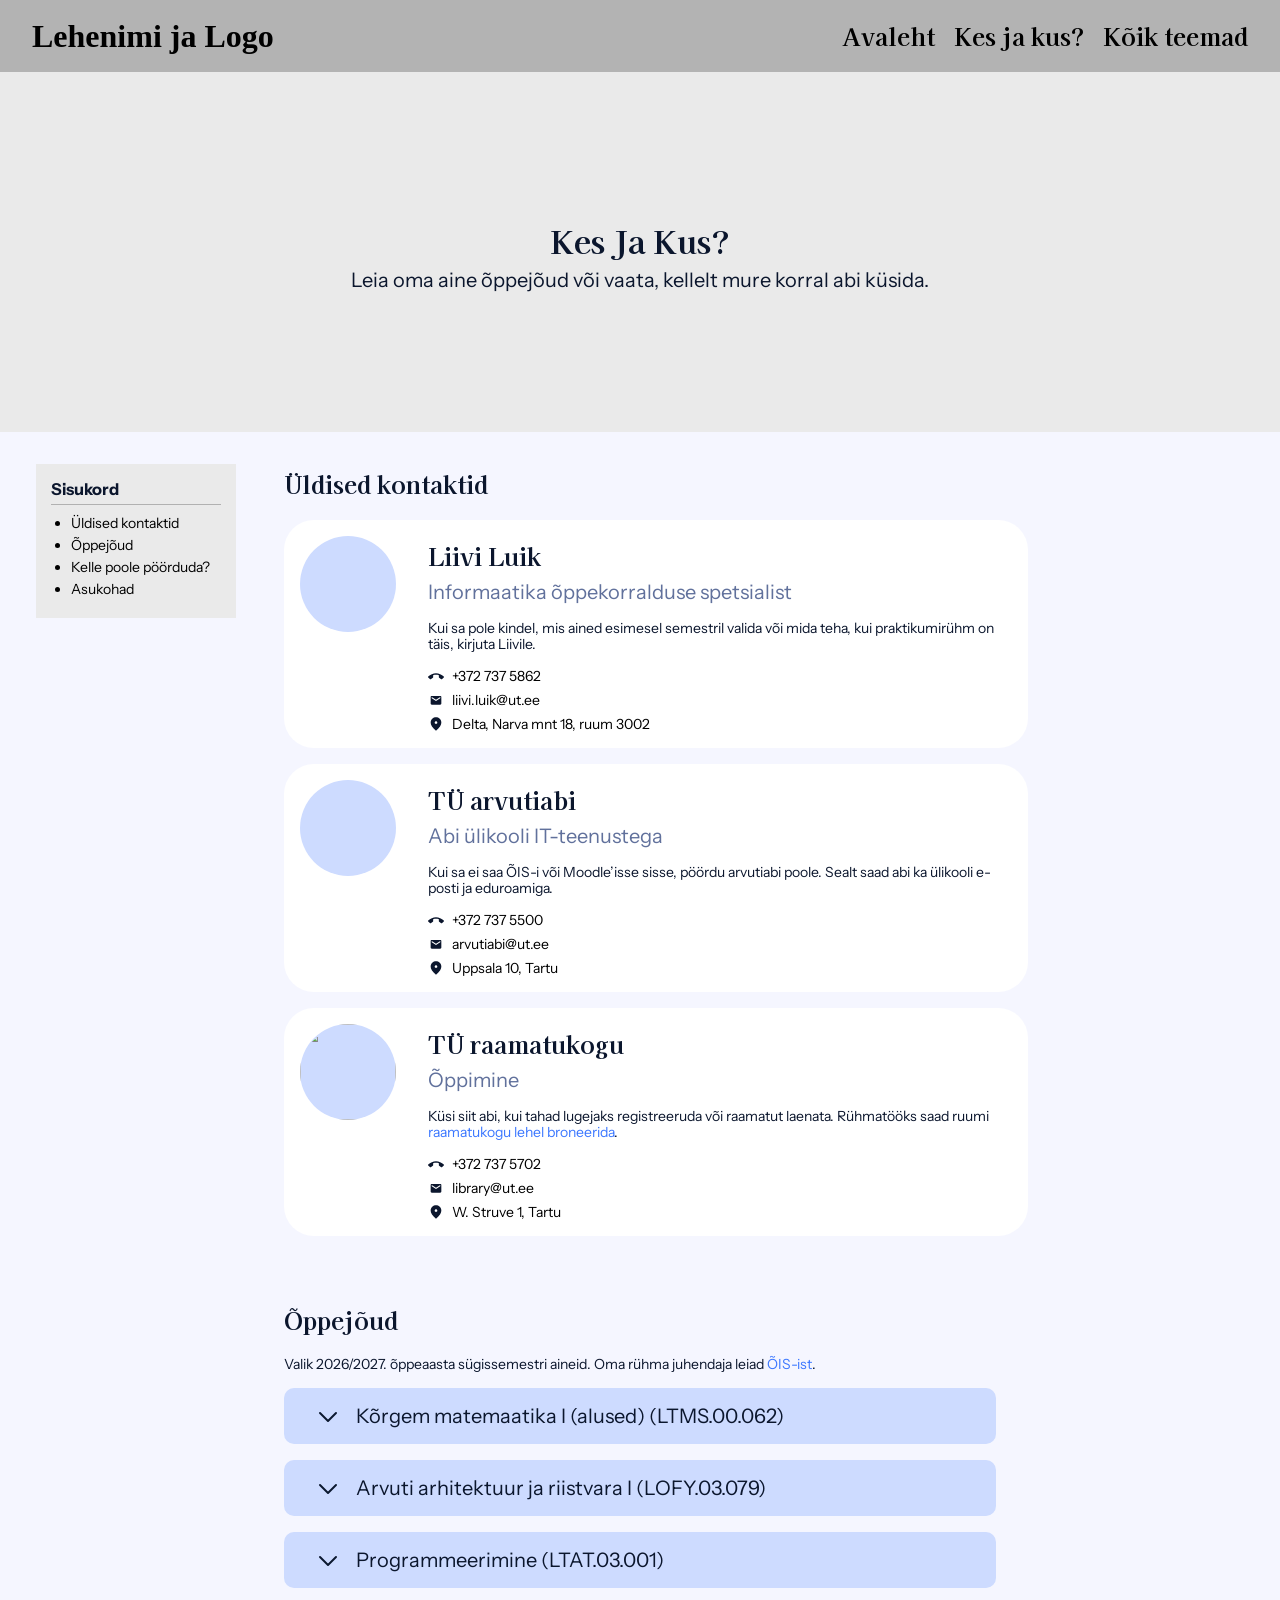
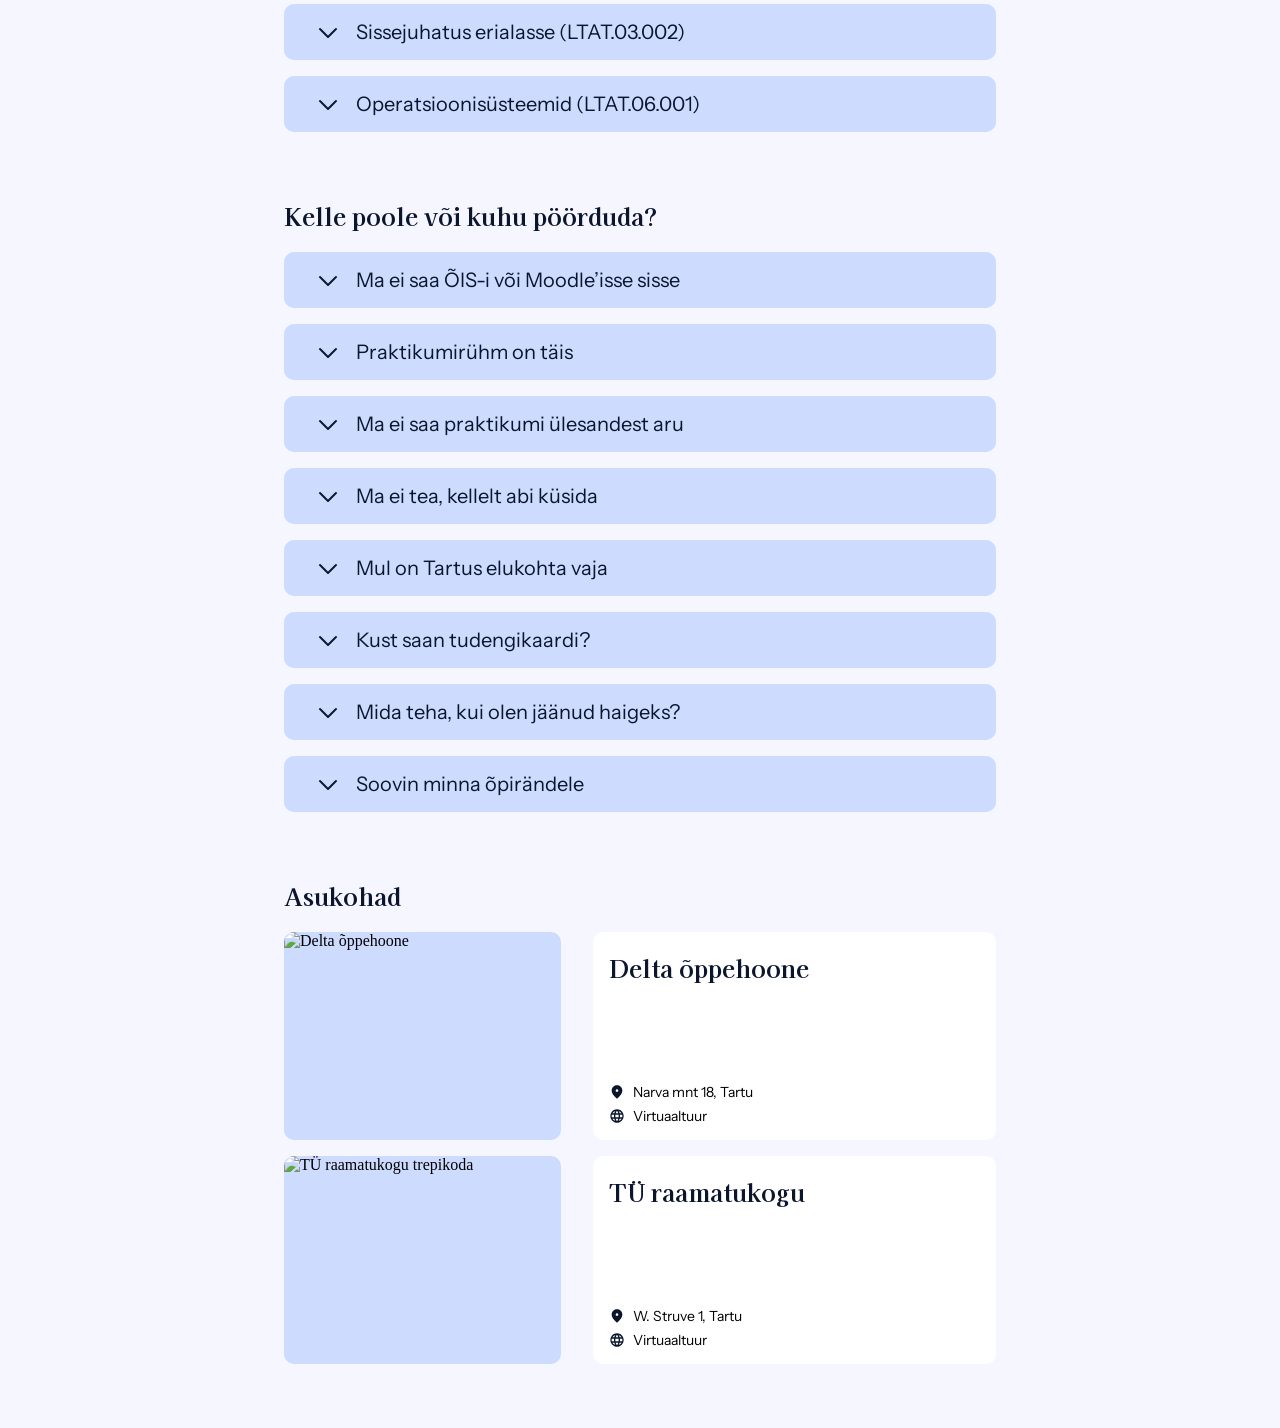
==== commit 6d7b645f: "lisatud puuduvad lingid (ja mõrvatud majaplaan sest ma ei leidnud üles :( )" ====
--- a/kes_ja_kus.html
+++ b/kes_ja_kus.html
@@ -65,7 +65,7 @@
                             </div>
                             <div class="inforida small">
                                 <img src="img/asukoht.svg" alt="">
-                                <span>Delta, Narva mnt 18, ruum 3002</span>
+                                <a href="https://maps.app.goo.gl/sXPDa7MjWFLiJxYY8">Delta, Narva mnt 18, ruum 3002</a>
                             </div>
                         </div>
                     </div>
@@ -95,7 +95,7 @@
                             </div>
                             <div class="inforida small">
                                 <img src="img/asukoht.svg" alt="">
-                                <span>Uppsala 10, Tartu</span>
+                                <a href="https://maps.app.goo.gl/b54mFBEQcWSuMXCe6">Uppsala 10, Tartu</a>
                             </div>
                         </div>
                     </div>
@@ -126,7 +126,7 @@
                             </div>
                             <div class="inforida small">
                                 <img src="img/asukoht.svg" alt="">
-                                <span>W. Struve 1, Tartu</span>
+                                <a href="https://maps.app.goo.gl/b2VxZ5bqE41njMEYA">W. Struve 1, Tartu</a>
                             </div>
                         </div>
                     </div>
@@ -334,7 +334,7 @@
                     </div>
                 </div>
 
-                <div class="dropdown">
+                <div class="dropdown" id="piirmann">
                     <button type="button" class="dropbtn paragraph" onclick="toggleDropdown(this)">
                         <img src="img/chevron.svg" alt=""> Soovin minna õpirändele
                     </button>
@@ -344,11 +344,11 @@
                             <br><br>
                             Kandideerimiseks esita SoleMove’is avaldus, motivatsioonikiri, õppetulemuste tõend ja õppekeele oskust kinnitav dokument. Enne kandideerimist kontrolli, et välisülikooli õppeained sobiksid sinu informaatika õppekavasse.
                             <br><br>
-                            <a>Täpsem info on meie "Kõik Teemad" lehel.</a>
+                            <a href="koik_teemad.html#õpiränne">Täpsem info on meie "Kõik Teemad" lehel.</a>
                             <br><br>
                             Küsimuste korral võib pöörduda Merilin Piirmannini
                             <br><br>
-
+                    </p>
                             <div class="kontaktinfo">
                                 <svg class="kontaktinfo-foto" viewBox="0 0 80 80" role="img">
                                     <circle cx="40" cy="40" r="40" fill="#eaeaea" />
@@ -364,7 +364,7 @@
                                     <div class="inforida-container">
                                         <div class="inforida small">
                                             <img src="img/telo.svg" alt="Phone Icon">
-                                            <a href="tel:+3727375864">+37 2737 5864</a>
+                                            <a href="tel:+3727375864">+372 737 5864</a>
                                         </div>
                                         <div class="inforida small">
                                             <img src="img/meil.svg" alt="Mail Icon">
@@ -372,13 +372,13 @@
                                         </div>
                                         <div class="inforida small">
                                             <img src="img/asukoht.svg" alt="Location Icon">
-                                            <span>Delta 3002 E-R 09-14</span>
+                                            <a href="https://maps.app.goo.gl/sXPDa7MjWFLiJxYY8">Delta, Narva mnt 18, ruum 3002 E-R 09-14</a>
                                         </div>
                                     </div>
                                 </div>
                             </div>
 
-                        </p>
+                        
                     </div>
                 </div>
 
@@ -393,15 +393,11 @@
                         <div class="inforida-container">
                             <div class="inforida small">
                                 <img src="img/asukoht.svg" alt="Location Icon">
-                                <a href="#">Narva mnt 18, Tartu</a>
-                            </div>
-                            <div class="inforida small">
-                                <img src="img/kaart.svg" alt="Map Icon">
-                                <a href="#">Majaplaan</a>
+                                <a href="https://maps.app.goo.gl/sXPDa7MjWFLiJxYY8">Narva mnt 18, Tartu</a>
                             </div>
                             <div class="inforida small">
                                 <img src="img/veebituur.svg" alt="Web-tour Icon">
-                                <a href="#">Virtuaaltuur</a>
+                                <a href="https://virtualtour.ut.ee/en/delta-center-narva-street?i=sg24">Virtuaaltuur</a>
                             </div>
                         </div>
                     </div>
@@ -413,15 +409,11 @@
                         <div class="inforida-container">
                             <div class="inforida small">
                                 <img src="img/asukoht.svg" alt="Location Icon">
-                                <a href="#">W. Struve 1, Tartu</a>
-                            </div>
-                            <div class="inforida small">
-                                <img src="img/kaart.svg" alt="Map Icon">
-                                <a href="#">Majaplaan</a>
+                                <a href="https://maps.app.goo.gl/b2VxZ5bqE41njMEYA">W. Struve 1, Tartu</a>
                             </div>
                             <div class="inforida small">
                                 <img src="img/veebituur.svg" alt="Web-tour Icon">
-                                <a href="#">Virtuaaltuur</a>
+                                <a href="https://virtualtour.ut.ee/en/tartu-university-library?i=sg37">Virtuaaltuur</a>
                             </div>
                         </div>
                     </div>
--- a/styles.css
+++ b/styles.css
@@ -442,6 +442,7 @@
     background-color: var(--purewhite);
     padding: 16px;
     border-radius: 10px;
+    transition: background-color 200ms ease;
 }
 
 /* figmas olev telefoni logo ja nr korvuti */
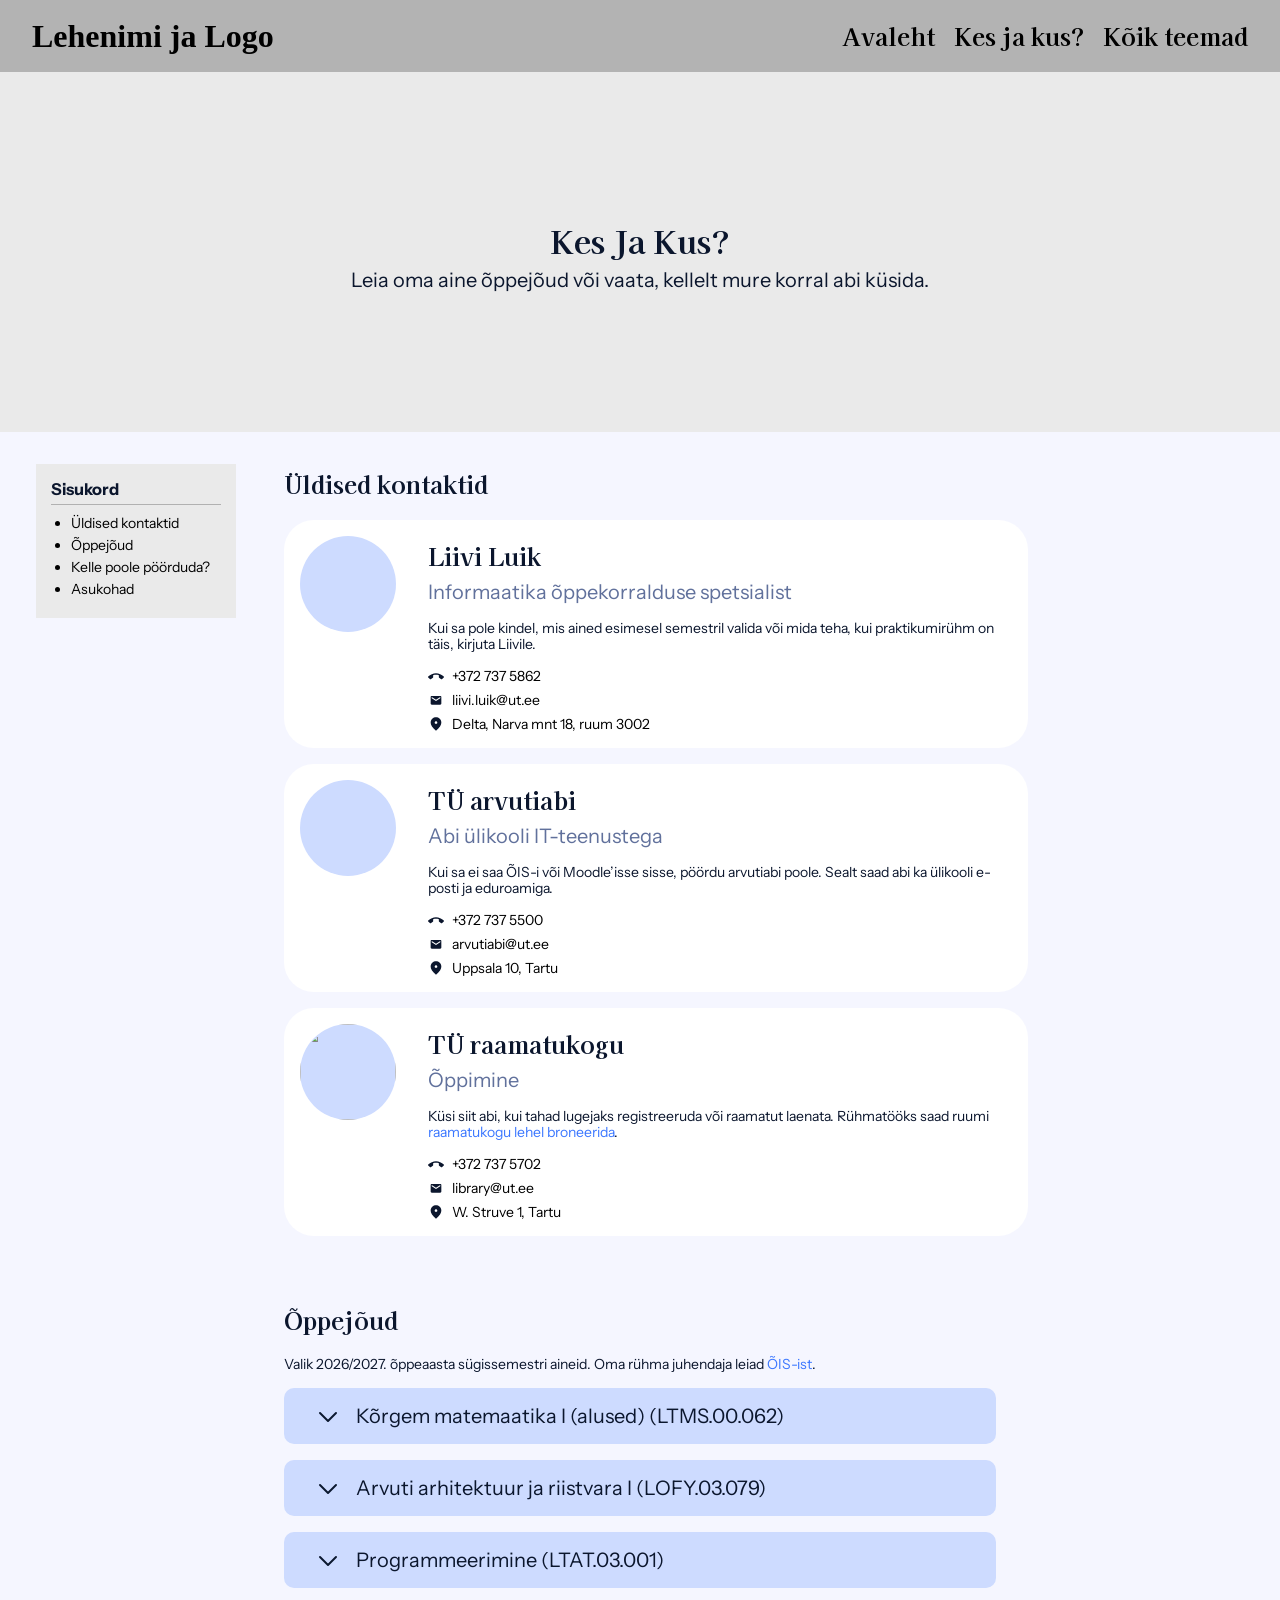
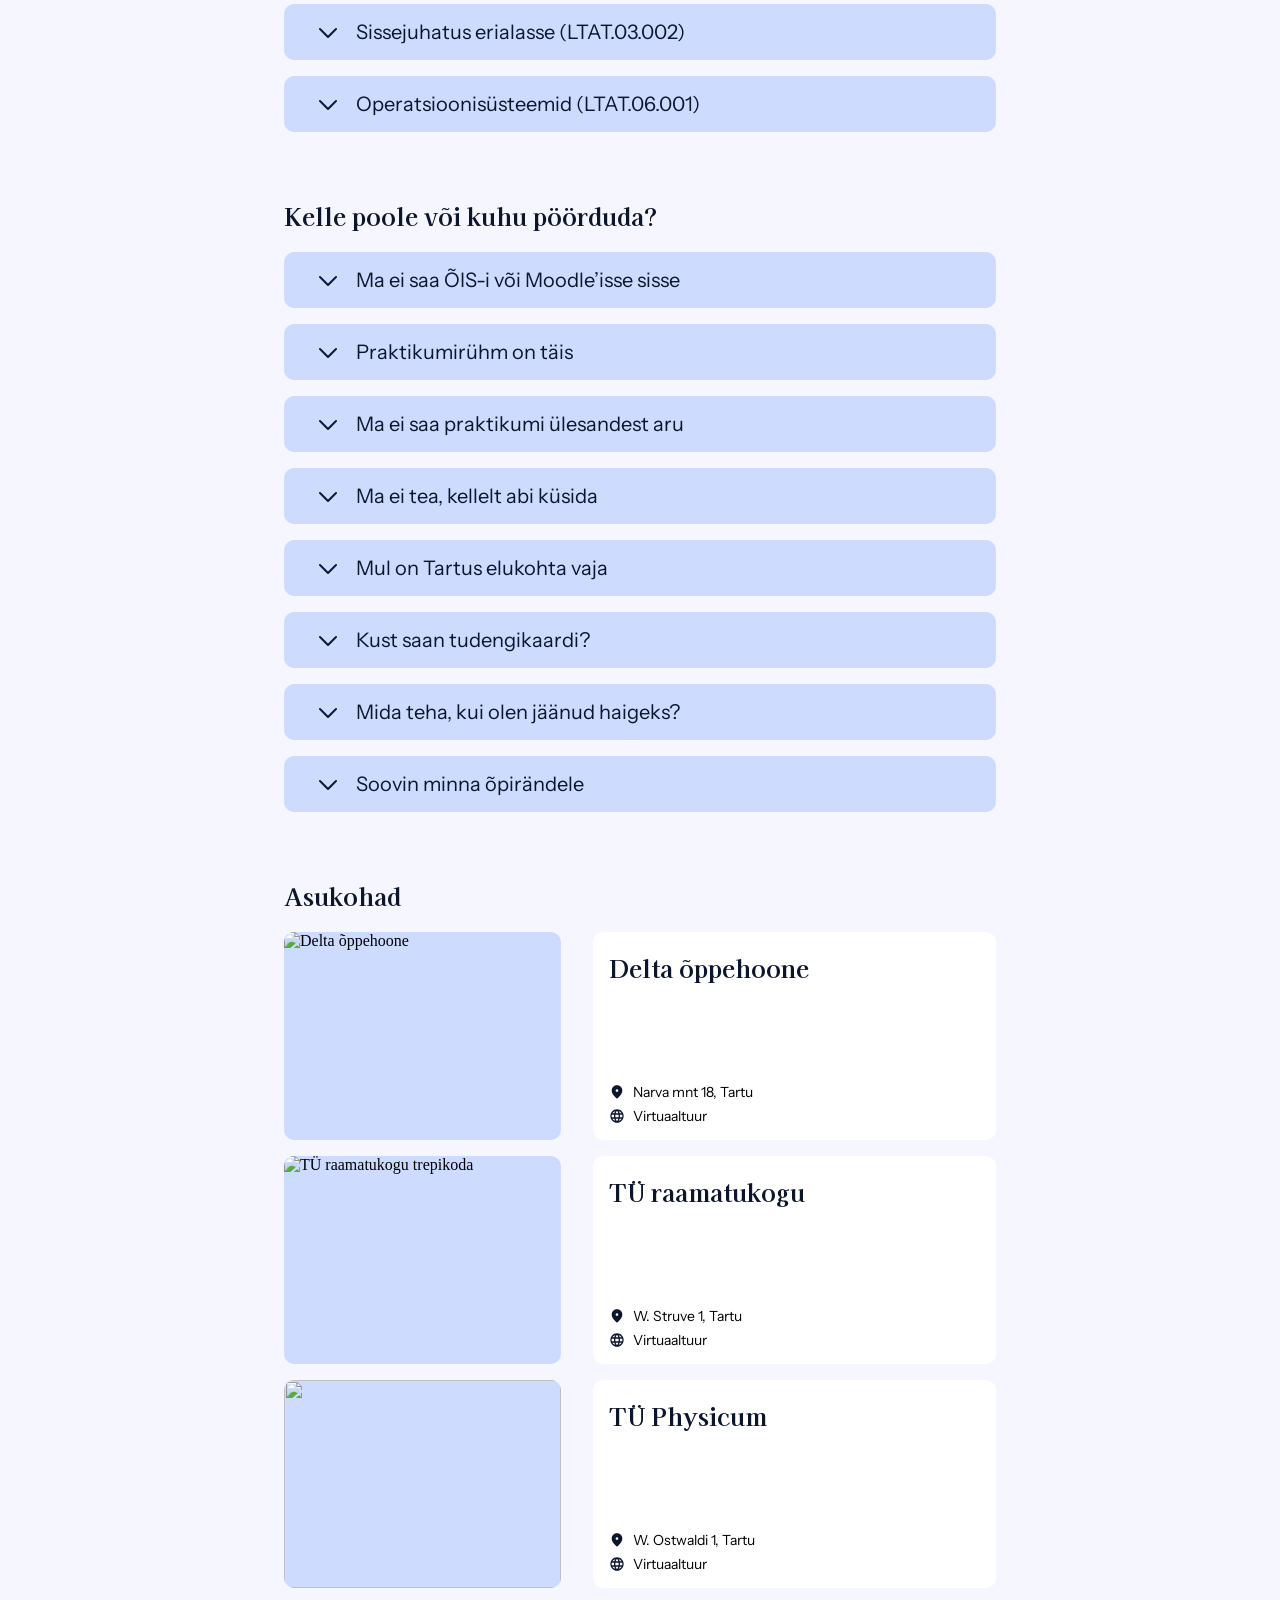
==== commit 52c4d434: "asukohainfo kaardid viidud sinna kus sobilik" ====
--- a/kes_ja_kus.html
+++ b/kes_ja_kus.html
@@ -418,6 +418,22 @@
                         </div>
                     </div>
                 </div>
+                <div class="asukohainfo">
+                    <img class="asukohainfo-foto" src="" alt="" loading="lazy">
+                    <div class="asukohainfo-tekst">
+                        <h2>TÜ Physicum</h2>
+                        <div class="inforida-container">
+                            <div class="inforida small">
+                                <img src="img/asukoht.svg" alt="Location Icon">
+                                <a href="https://maps.app.goo.gl/grRa63JHMrEwaToS6">W. Ostwaldi 1, Tartu</a>
+                            </div>
+                            <div class="inforida small">
+                                <img src="img/veebituur.svg" alt="Web-tour Icon">
+                                <a href="https://virtualtour.ut.ee/en/physicum?i=sg27">Virtuaaltuur</a>
+                            </div>
+                        </div>
+                    </div>
+                </div>
             </section>
         </div>
     </main>
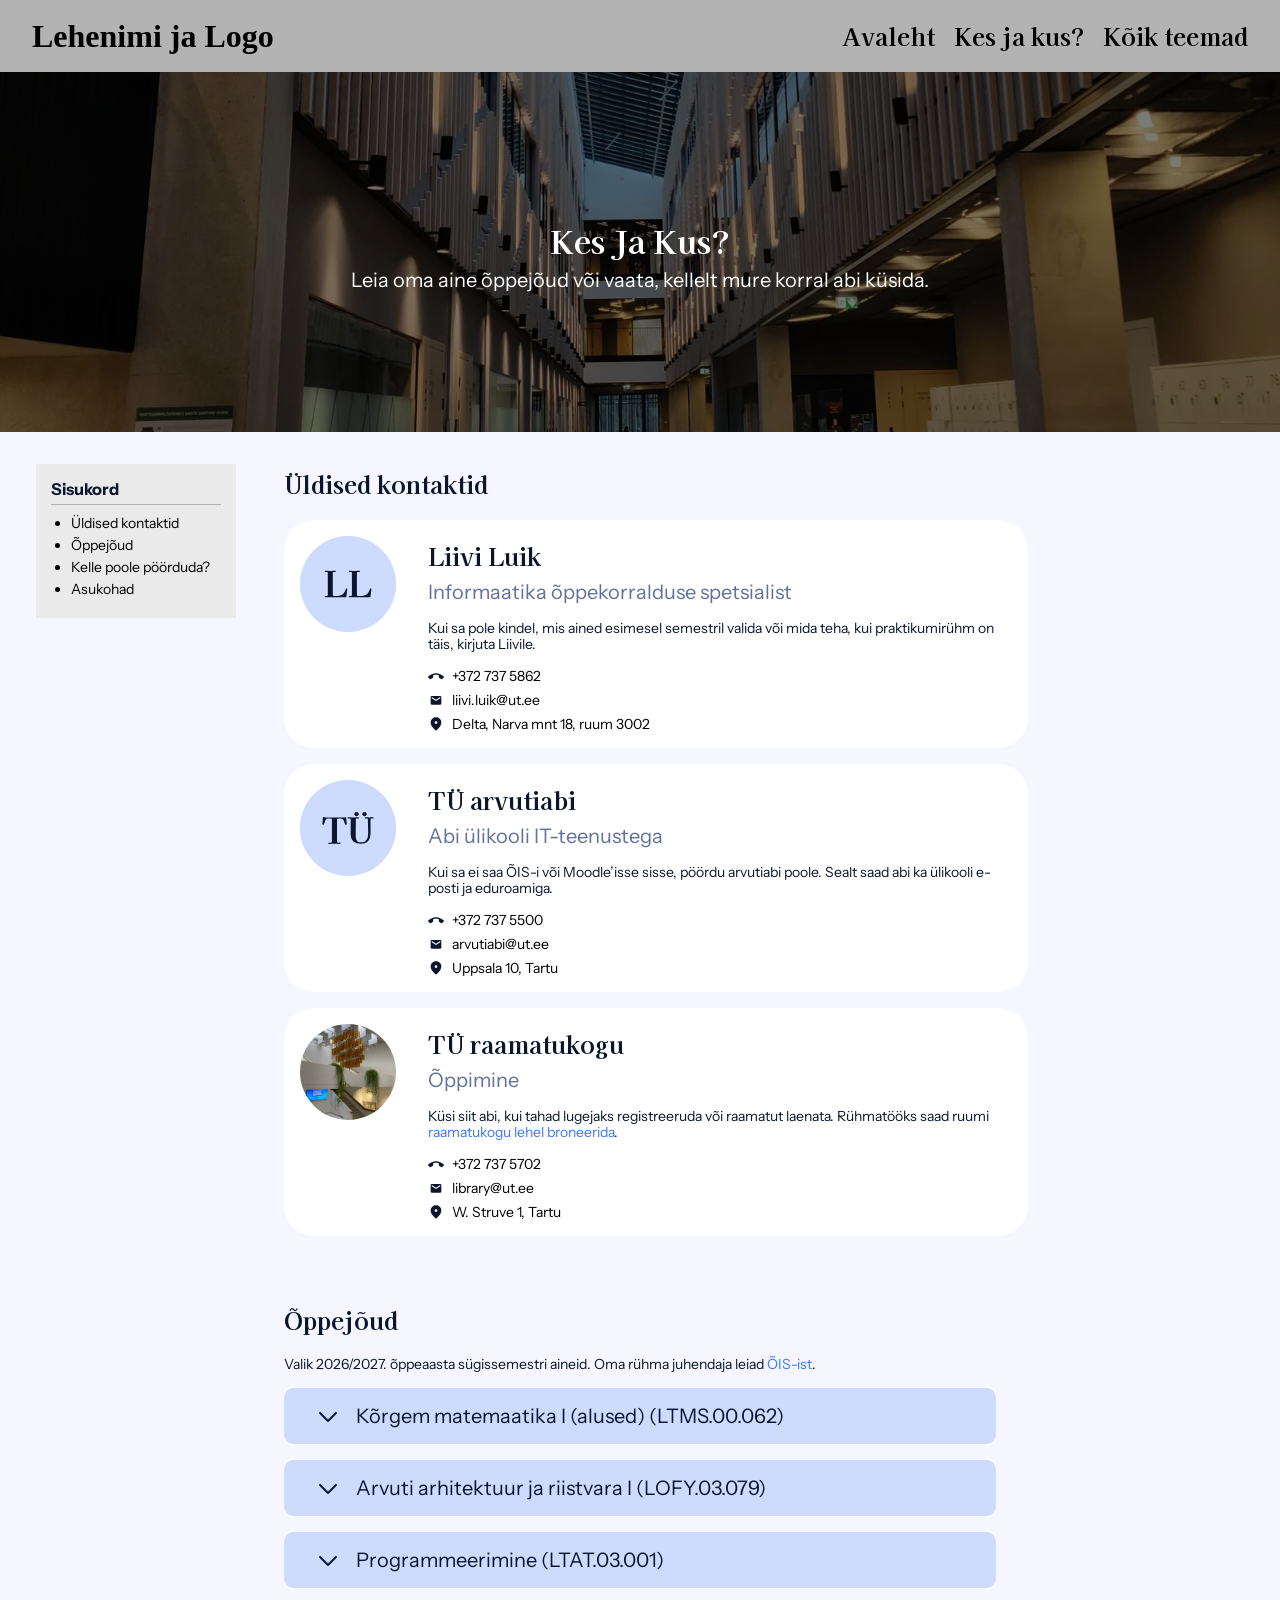
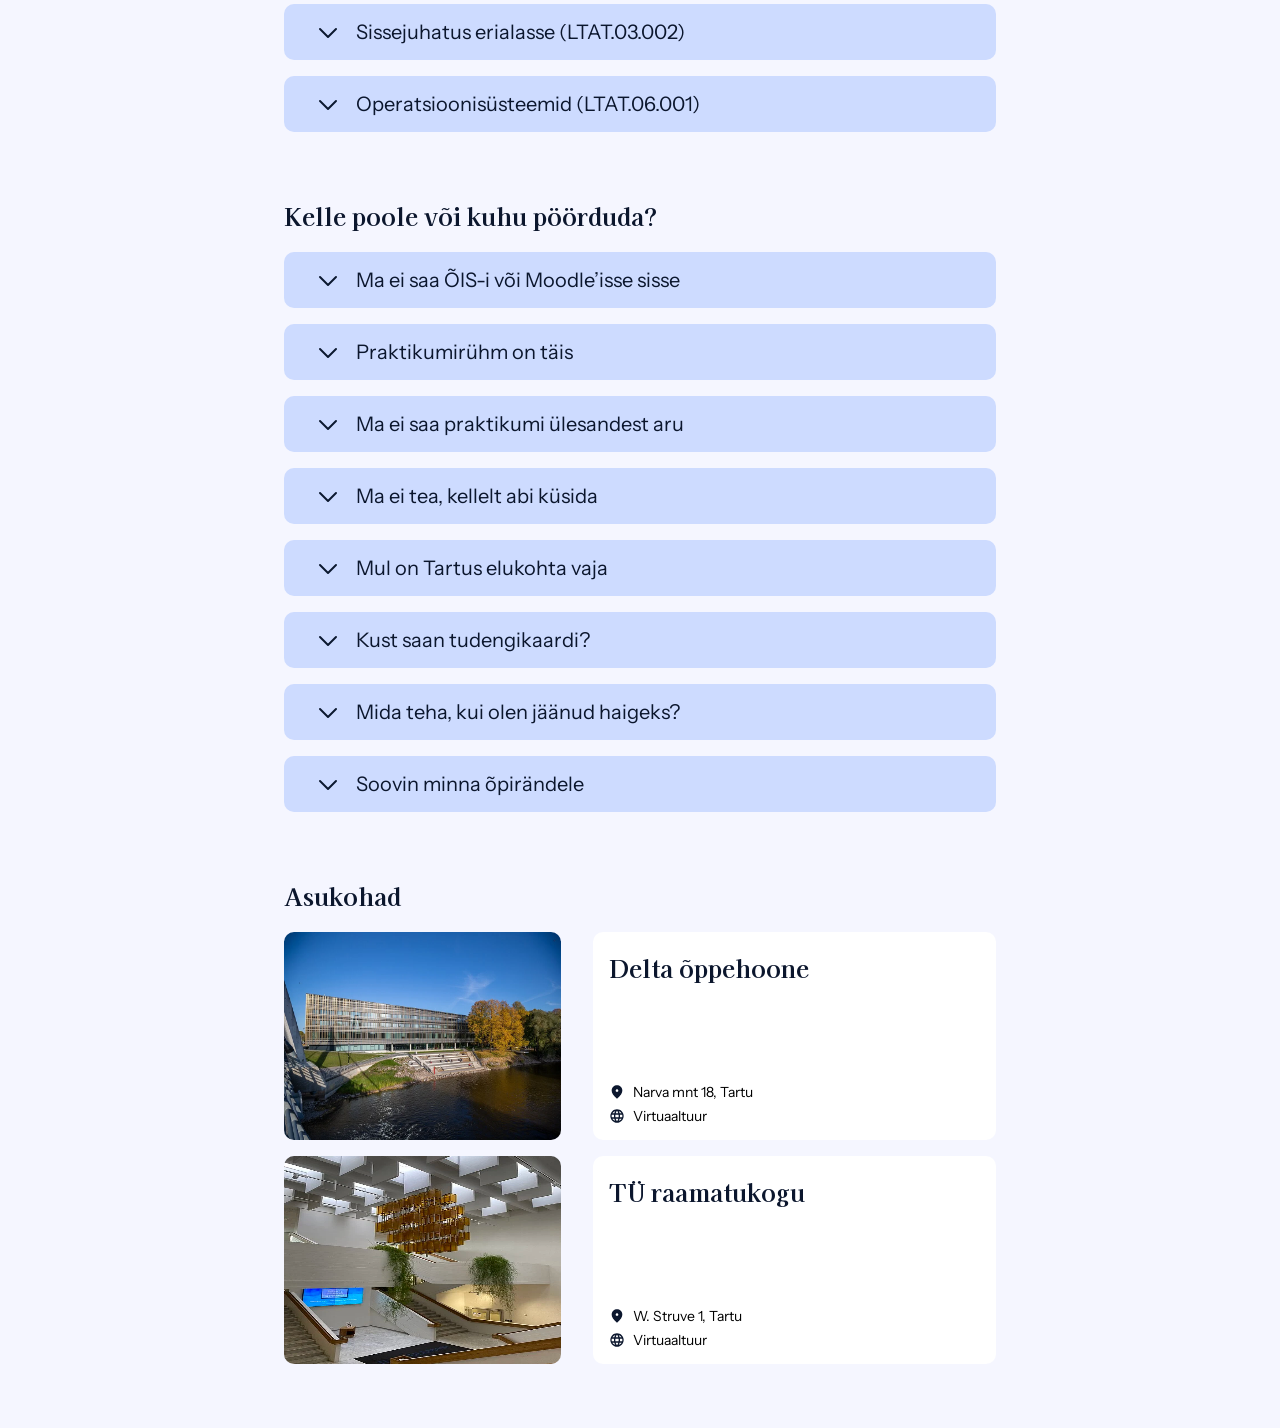
==== commit 2cb8b723: "fotod, kkk, svg" ====
--- a/kes_ja_kus.html
+++ b/kes_ja_kus.html
@@ -21,7 +21,7 @@
             </nav>
         </header>
 
-        <section id="hero">
+        <section id="hero" class="paisefoto kontaktide-pais">
             <h1>Kes ja kus?</h1>
             <p>Leia oma aine õppejõud või vaata, kellelt mure korral abi küsida.</p>
         </section>
@@ -43,7 +43,7 @@
                 <h2>Üldised kontaktid</h2>
 
                 <div class="kontaktinfo">
-                    <div class="kontaktinfo-foto"></div>
+                    <img class="kontaktinfo-foto" src="img/liivi-luik.svg" alt="">
                     <div class="kontaktinfo-tekst">
                         <div class="kontaktinfo-title">
                             <h2>Liivi Luik</h2>
@@ -72,7 +72,7 @@
                 </div>
 
                 <div class="kontaktinfo">
-                    <div class="kontaktinfo-foto"></div>
+                    <img class="kontaktinfo-foto" src="img/tu-arvutiabi.svg" alt="">
                     <div class="kontaktinfo-tekst">
                         <div class="kontaktinfo-title">
                             <h2>TÜ arvutiabi</h2>
@@ -102,7 +102,7 @@
                 </div>
 
                 <div class="kontaktinfo">
-                    <img class="kontaktinfo-foto" src="https://thumb.wikimedia.org/wikipedia/commons/thumb/1/19/Tartu_%C3%9Clikooli_raamatukogu.jpg/500px-Tartu_%C3%9Clikooli_raamatukogu.jpg" alt="" loading="lazy">
+                    <img class="kontaktinfo-foto" src="img/raamatukogu.webp" alt="" loading="lazy">
                     <div class="kontaktinfo-tekst">
                         <div class="kontaktinfo-title">
                             <h2>TÜ raamatukogu</h2>
@@ -146,7 +146,7 @@
                     </button>
                     <div class="dropdown-content" id="matemaatika">
                         <div class="kontaktinfo">
-                            <div class="kontaktinfo-foto"></div>
+                            <img class="kontaktinfo-foto" src="img/natalia-saealle.svg" alt="">
                             <div class="kontaktinfo-tekst">
                                 <div class="kontaktinfo-title">
                                     <h2>Natalia Saealle</h2>
@@ -170,7 +170,7 @@
                     </button>
                     <div class="dropdown-content" id="riistvara">
                         <div class="kontaktinfo">
-                            <img class="kontaktinfo-foto" src="https://fi.ut.ee/sites/default/files/styles/ckeditor_960_x_709/public/2022-01/Toomas_2021.png?itok=q-uAAH73" alt="" loading="lazy">
+                            <img class="kontaktinfo-foto" src="img/toomas.webp" alt="" loading="lazy">
                             <div class="kontaktinfo-tekst">
                                 <div class="kontaktinfo-title">
                                     <h2>Toomas Plank</h2>
@@ -194,7 +194,7 @@
                     </button>
                     <div class="dropdown-content" id="programmeerimine">
                         <div class="kontaktinfo">
-                            <img class="kontaktinfo-foto" src="https://blog.cs.ut.ee/wp-content/uploads/2021/06/Tauno-Palts-819x1024.jpg" alt="" loading="lazy">
+                            <img class="kontaktinfo-foto" src="img/tauno.webp" alt="" loading="lazy">
                             <div class="kontaktinfo-tekst">
                                 <div class="kontaktinfo-title">
                                     <h2>Tauno Palts</h2>
@@ -218,7 +218,7 @@
                     </button>
                     <div class="dropdown-content" id="sissejuhatus">
                         <div class="kontaktinfo">
-                            <img class="kontaktinfo-foto" src="https://cs.ut.ee/sites/default/files/styles/ut_content_main_medium/public/2025-02/Mirjam%20Paales.jpg?h=a86a8f99&amp;itok=YuLA_j9s" alt="" loading="lazy">
+                            <img class="kontaktinfo-foto" src="img/mirjam.webp" alt="" loading="lazy">
                             <div class="kontaktinfo-tekst">
                                 <div class="kontaktinfo-title">
                                     <h2>Mirjam Paales</h2>
@@ -242,7 +242,7 @@
                     </button>
                     <div class="dropdown-content" id="opsusteemid">
                         <div class="kontaktinfo">
-                            <img class="kontaktinfo-foto" src="https://its.cs.ut.ee/home/_astro/artjom-lind.BKLu4H1E_Z13aiiJ.webp" alt="" loading="lazy">
+                            <img class="kontaktinfo-foto" src="img/artjom.webp" alt="" loading="lazy">
                             <div class="kontaktinfo-tekst">
                                 <div class="kontaktinfo-title">
                                     <h2>Artjom Lind</h2>
@@ -350,9 +350,7 @@
                             <br><br>
                     </p>
                             <div class="kontaktinfo">
-                                <svg class="kontaktinfo-foto" viewBox="0 0 80 80" role="img">
-                                    <circle cx="40" cy="40" r="40" fill="#eaeaea" />
-                                </svg>
+                                <img class="kontaktinfo-foto" src="img/merilin-piirmann.svg" alt="">
                                 <div class="kontaktinfo-tekst">
                                     <div class="kontaktinfo-title">
                                         <h2>Merilin Piirmann</h2>
@@ -387,7 +385,7 @@
             <section class="block" id="asukohad">
                 <h2>Asukohad</h2>
                 <div class="asukohainfo">
-                    <img class="asukohainfo-foto" src="https://thumb.wikimedia.org/wikipedia/commons/thumb/d/d7/Tartu_%C3%9Clikooli_Delta_keskus.jpg/960px-Tartu_%C3%9Clikooli_Delta_keskus.jpg" alt="Delta õppehoone" loading="lazy">
+                    <img class="asukohainfo-foto" src="img/delta.webp" alt="Delta õppehoone" loading="lazy">
                     <div class="asukohainfo-tekst">
                         <h2>Delta õppehoone</h2>
                         <div class="inforida-container">
@@ -403,7 +401,7 @@
                     </div>
                 </div>
                 <div class="asukohainfo">
-                    <img class="asukohainfo-foto" src="https://thumb.wikimedia.org/wikipedia/commons/thumb/1/19/Tartu_%C3%9Clikooli_raamatukogu.jpg/500px-Tartu_%C3%9Clikooli_raamatukogu.jpg" alt="TÜ raamatukogu trepikoda" loading="lazy">
+                    <img class="asukohainfo-foto" src="img/raamatukogu.webp" alt="TÜ raamatukogu trepikoda" loading="lazy">
                     <div class="asukohainfo-tekst">
                         <h2>TÜ raamatukogu</h2>
                         <div class="inforida-container">
@@ -414,22 +412,6 @@
                             <div class="inforida small">
                                 <img src="img/veebituur.svg" alt="Web-tour Icon">
                                 <a href="https://virtualtour.ut.ee/en/tartu-university-library?i=sg37">Virtuaaltuur</a>
-                            </div>
-                        </div>
-                    </div>
-                </div>
-                <div class="asukohainfo">
-                    <img class="asukohainfo-foto" src="" alt="" loading="lazy">
-                    <div class="asukohainfo-tekst">
-                        <h2>TÜ Physicum</h2>
-                        <div class="inforida-container">
-                            <div class="inforida small">
-                                <img src="img/asukoht.svg" alt="Location Icon">
-                                <a href="https://maps.app.goo.gl/grRa63JHMrEwaToS6">W. Ostwaldi 1, Tartu</a>
-                            </div>
-                            <div class="inforida small">
-                                <img src="img/veebituur.svg" alt="Web-tour Icon">
-                                <a href="https://virtualtour.ut.ee/en/physicum?i=sg27">Virtuaaltuur</a>
                             </div>
                         </div>
                     </div>
--- a/styles.css
+++ b/styles.css
@@ -555,6 +555,26 @@
   width: 100%;
 }
 
+#hero.paisefoto {
+    background-image: linear-gradient(rgb(0 0 0 / 52%), rgb(0 0 0 / 52%)), var(--paisepilt);
+    background-position: center;
+    background-size: cover;
+}
+
+.kodulehe-pais {
+    /* Tartu Ülikool: https://ut.ee/en/sisu/university-tartu-promotional-materials */
+    --paisepilt: url("img/delta-ohust.webp");
+}
+
+.kontaktide-pais {
+    /* Tartu Ülikool: https://math.ut.ee/en/MATHcompetition */
+    --paisepilt: url("img/delta-aatrium.webp");
+}
+
+.paisefoto h1, .paisefoto p {
+    color: var(--purewhite);
+}
+
 .kontaktinfo h3,
 .asukohainfo h3 {
     font-family: 'Inter', sans-serif;
